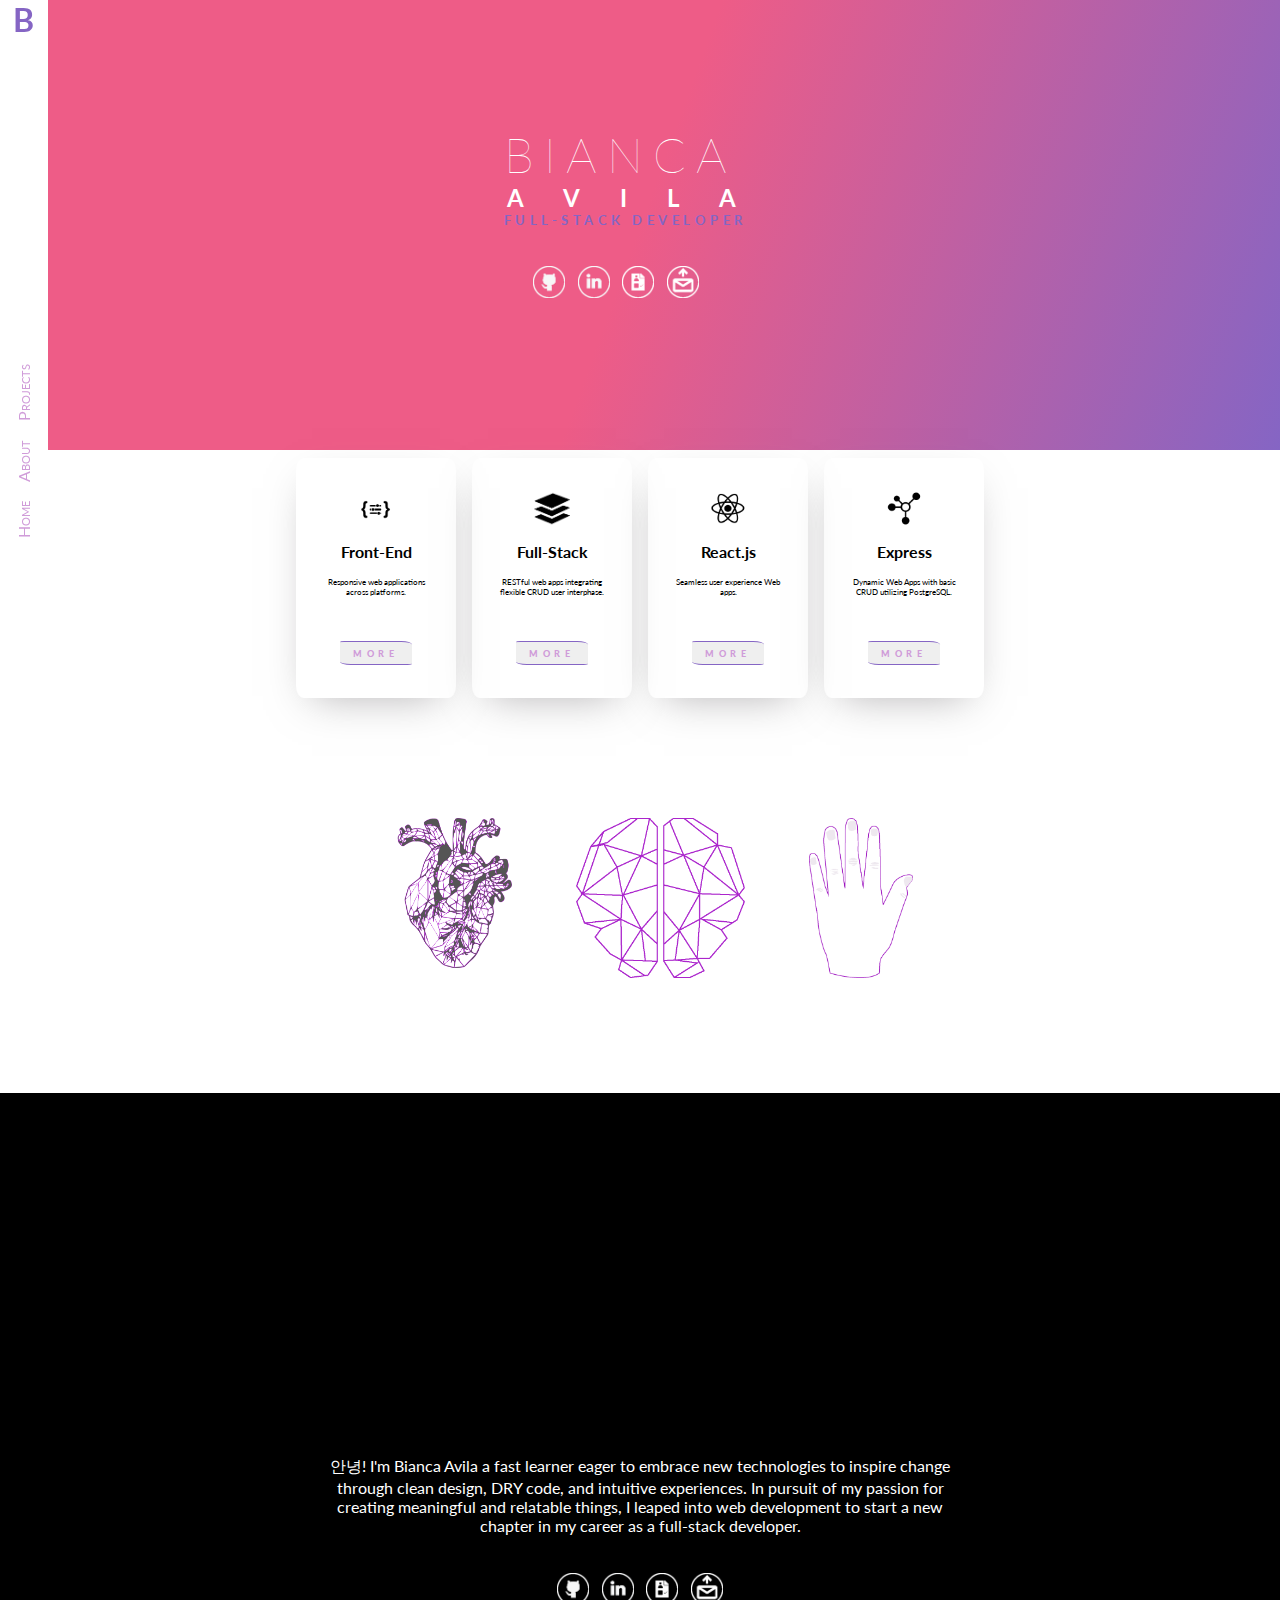
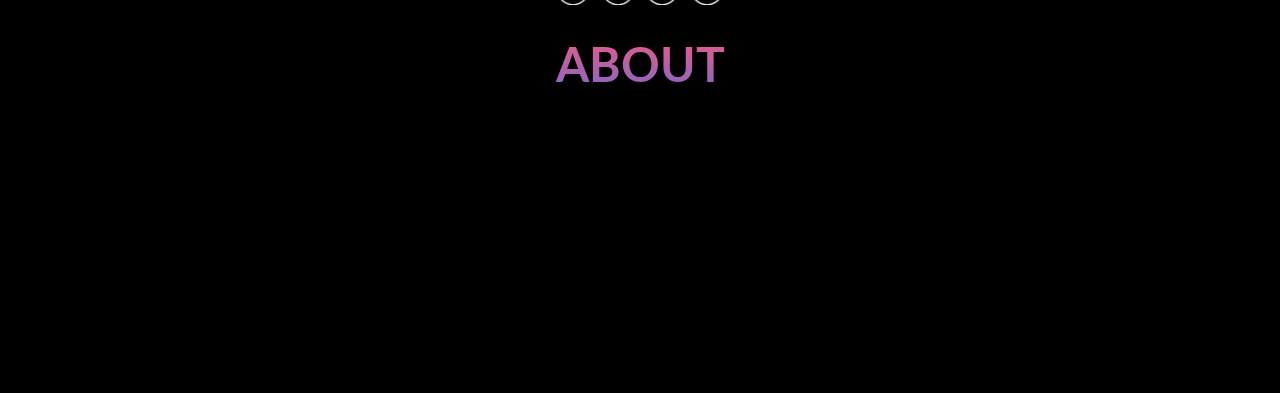
==== index.html @ e391f801 "photo link" ====
<!DOCTYPE html>
<html lang="en">

<head>
    <meta name="viewport" content="width=device-width, initial-scale=1.0">
    <link rel="stylesheet" href="style.css">
    <link href="https://fonts.googleapis.com/css?family=Lato" rel="stylesheet">
    <script src="https://code.jquery.com/jquery-3.2.1.min.js" integrity="sha256-hwg4gsxgFZhOsEEamdOYGBf13FyQuiTwlAQgxVSNgt4=" crossorigin="anonymous"></script>
    <script src="main.js" type="text/javascript"></script>
    <title>Bianca Avila</title>
</head>

<body>
    <div class="container">
        <nav>
            <ul>
                <li>
                    <a href="#main">home</a>
                </li>
                <li>
                    <a href="#about">about</a>
                </li>
                <li>
                    <a href="#skills">projects</a>
                </li>
            </ul>
            <h1>B</h1>
        </nav>
        <!-- mobile nav -->
        <div id="topNav" class="navbar">
            <!-- open close icon -->
            <div class="icon">
                <div class="bar1"></div>
                <div class="bar2"></div>
                <div class="bar3"></div>
            </div>
            <!-- add search -->
            <!-- inner nav that appear  on click -->
            <div id="innerNav" class="inner-nav">
                <div class="social-icons">
                    <div class="a"><a href="https://github.com/bavilari93?tab=repositories" target="_blank"><img src="./img/github-social-media.png" alt=""></a></div>
                    <div class="a"><a href="https://www.linkedin.com/in/avilabianca/" target="_blank"> <img src="./img/linkedin-social-media.png" alt=""></a></div>
                    <div class="a"><a href="./docs/resume_bianca_avila.pdf" target="_blank"> <img src="./img/cv-social-media.png" alt=""></a></div>
                    <div class="a"><a href="mailto:biancasar93@gmail.com"> <img src="./img/email-social-media.png" alt=""></a></div>
                </div>
                <div class="side-nav">
                    <div class="content">
                        <a href="#about">About</a>
                        <a href="#skills">Skills</a>
                        <a href="#front-end">Projects</a>
                    </div>
                    <div class="nav-email"><h1>biancasar93@gmail.com</h1>
                    </div>
                </div>
            </div>
        </div>
        <!-- main content -->
        <div id="mainWrap" class="wrap">
            <section id="main">
                <div class="title">
                    <h1>Bianca</h1>
                    <h2>avila</h2>
                    <h4>full-stack Developer</h4>
                    <div class="contact">
                        <div class="icon-social">
                            <a href="https://github.com/bavilari93?tab=repositories" target=""><img src="./img/github-social-media.png" alt=""></a>
                            <a href="https://www.linkedin.com/in/avilabianca/" target=""> <img src="./img/linkedin-social-media.png" alt=""></a>
                            <a href="./docs/resume_bianca_avila.pdf" target=""> <img src="./img/cv-social-media.png" alt=""></a>
                            <a href="mailto:biancasar93@gmail.com"> <img src="./img/email-social-media.png" alt=""></a>
                        </div>
                    </div>
                </div>
            </section>
            <section class="projects">
                <div class="project front-end">
                    <img src="./icon/front-end.png">
                    <h1>Front-End </h1>
                    <p>Responsive web applications across platforms.</p>
                    <button class="button-project" value="front-end">More</button>
                </div>
                <div class="project full-stack"><img src="./icon/full_stack.png"><h1>Full-Stack</h1>
                    <p>RESTful web apps integrating flexible CRUD user interphase.</p>
                    <button class="button-project" value="full-stack">More</button></div>
                <div class="project react"><img src="./icon/react-native.png">
                    <h1>React.js</h1>
                    <p>Seamless user experience Web apps.</p>
                    <button class="button-project" value="react">More</button></div>
                <div class="project express"><img src="./icon/node.png">
                    <h1>Express</h1>
                    <p>Dynamic Web Apps with basic CRUD utilizing PostgreSQL.</p>
                    <button class="button-project" value="express">More</button></div>
                
            </section>
            <!-- skills section  -->
            <section id="skills">
                <div><img src="./Skills/heart_full.png" alt="heart"><span class="skill"><p>LOVE</p></span></div>
                <div><img src="./Skills/brain_full.png" alt="brain"><span class="skill"><p>CORE</p></span></div>
                <div><img src="./Skills/hand_full.png" alt="hand"><span class="skill"><p>SKILLS</p></span></div>
            </section>
          
            <section id="about">
                <p>안녕! I'm Bianca Avila a fast learner eager to embrace new technologies to inspire change through clean design, DRY code, and intuitive experiences. In pursuit of my passion for creating meaningful and relatable things, I leaped into web development to start a new chapter in my career as a full-stack developer.</p>
                <h1>ABOUT</h1>
                <div class="icon-social">
                    <a href="https://github.com/bavilari93?tab=repositories" target=""><img src="./img/github-social-media.png" alt=""></a>
                    <a href="https://www.linkedin.com/in/avilabianca/" target=""> <img src="./img/linkedin-social-media.png" alt=""></a>
                    <a href="./docs/resume_bianca_avila.pdf" target=""> <img src="./img/cv-social-media.png" alt=""></a>
                    <a href="mailto:biancasar93@gmail.com"> <img src="./img/email-social-media.png" alt=""></a>
                </div>
            </section>
        </div>
          <!-- modal love, brain , work page -->
            <section id="heart">
                <span class="close">&times;</span>
                <div class="carousel">
                    <div class="slide"><img src="./Skills/gymnastics.png" alt=""> <h1>I love gymnastics</h1>
                    </div>
                    <div class="slide"><img src="./Skills/music.png" alt=""> <h1>I love music</h1>
                    </div>
                    <div class="slide"><img src="./Skills/photo.png" alt=""> <h1>I love photography</h1>
                    </div>
                    <div class="slide"><img src="./Skills/languages.png" alt=""> <h1>I love learning new languages</h1>
                    </div>
                    <div class="slide"><img src="./Skills/learn.png" alt=""> <h1>I love learning</h1>
                    </div>
                    <div class="slide"><img src="./Skills/movies.png" alt=""> <h1>I love<br/>binge-watching</h1>
                    </div>
                    <div class="slide"><img src="./Skills/travel.png" alt=""> <h1>I love discovering places</h1>
                    </div>
                    <div class="slide"><img src="./Skills/family.png" alt=""> <h1>I love my family</h1>
                    </div>
                    <div class="slide"><img src="./Skills/technologies.png" alt=""> <h1>I love technology</h1>
                    </div>
                </div>
                <div class="carousel-button">
                    <button class="prev"> &#10094;</button>
                    <button class="next">&#10095;</button>
                </div>
            </section>
            <section id="brain">
                <span class="close">&times;</span>
                <img src="./Skills/brain_full.png" alt="">
                <span class="side-text-core">
                    <h1>core info</h1>
                    <p>Catracha passionate about new media, learning new technologies and eager to bring designs to life with code. I specialize in a multidisciplinary approach by incorporating my background in marketing and communications into development. 
                    <br/><br/>
                    I studied Marketing in Honduras and then mastered in communications in NYC. During this period I started immersing into front-end development which turned out to be the most gratifying little victories and a journey of discoveries.
                    <br/>  <br/>In pursuit of my passion for creating meaningful and relatable things, I leaped into web development to start a new chapter in my career by enrolling at General Assembly, where I gain the full stack core. 
                    <br/><br/>Since then I've been participating as a scholar in south korea whilst furthering my skills as a developer through freelance and self-study. </p>
            <div class="icon-social">
                <a href="https://github.com/bavilari93?tab=repositories" target=""><img src="./img/github-social-media.png" alt=""></a>
                <a href="https://www.linkedin.com/in/avilabianca/" target=""> <img src="./img/linkedin-social-media.png" alt=""></a>
                <a href="./docs/resume_bianca_avila.pdf" target=""> <img src="./img/cv-social-media.png" alt=""></a>
                <a href="mailto:biancasar93@gmail.com"> <img src="./img/email-social-media.png" alt=""></a>
            </div>
                    </span>
            </section>
            <section id="hand">
                <span class="close">&times;</span>
                <p>*Hover or click to discover my skills*</p>
                <div class="square">
                    <a href="#"><img src="./icon/html5.png" alt="html5"></a>
                    <a href="#"><img src="./icon/ruby.png" alt="ruby"></a>
                    <a href="#"><img src="./icon/javascript.png" alt="node.js"></a>
                    <a href="#"><img src="./icon/react-native.png" alt="react native"></a>
                    <h1>FRONT END</h1>
                    
                </div>
                <div class="square">
                    <a href="#"><img src="./icon/psql.png" alt="psql"></a>
                    <a href="#"><img src="./icon/rails.png" alt="ruby on rails"></a>
                    <a href="#"><img src="./icon/nodejs.png" alt="node.js"></a>
                    <h1>BACK END</h1>
                </div>
                <div class="square">
                    <a href="#"><img src="./icon/dreamweaver.png" alt="dreamweaver"></a>
                    <a href="#"><img src="./icon/illustrator.png" alt="illustrator"></a>
                    <a href="#"><img src="./icon/Photoshop.png" alt="photoshop"></a>
                    <a href="#"><img src="./icon/indesign.png" alt="indesign"></a>
                    <h1>GRAPHIC DESIGN</h1>
                </div>
                <div class="square">
                    <a href="#"><img src="./icon/socialmedia.png" alt="social media management"></a>
                    <a href="#"><img src="./icon/pr.png" alt="public relations"></a>
                    <h1>MARKETING</h1>
                </div>
            </section>
        <!-- modal project section -->
                <!-- front end modal -->
                <section id="front-end">
                    <span class="close">&times;</span>
                    <section class="projects">
                        <div class="project">
                            <img src="./project-img/Habitat_Pro.jpg" alt="">
                            <div class="icon-container">
                                <a href="http://www.habitatpro.org/" target="_blank_blank" > <img class="icon" src="./img/web.png"></a>
                            </div>
                        </div>
                        <div class="project ">
                            <img src="./project-img/arquitecture.png" alt="">
                            <div class="icon-container">
                                <a href="https://bavilari93.github.io/architecture-form/main.html" target="_blank"> <img class="icon" src="./img/web.png"></a>
                                <a href="https://github.com/bavilari93/architecture-form" target="_blank"> <img class="icon" src="./img/github-social-media.png"></a>
                            </div>
                        </div>
                        <div class="project">
                            <img src="./project-img/nomadic.png" alt="">
                            <div class="icon-container">
                                <a href="file:///Users/frank/Desktop/Responsiness/travel-template/index.html" target="_blank"> <img class="icon" src="./img/web.png"></a>
                                <a href="https://github.com/bavilari93/travel-template" target="_blankblank"> <img class="icon" src="./img/github-social-media.png"></a>
                            </div>
                        </div>
                        <div class="project">
                            <img src="./project-img/mail-flex-front-end.png" alt="">
                            <div class="icon-container">
                                <a href="https://bavilari93.github.io/mail-flex/index.html" target="_blank"> <img class="icon" src="./img/web.png"></a>
                                <a href="https://github.com/bavilari93/mail-flex" target="_blank"> <img class="icon" src="./img/github-social-media.png"></a>
                            </div>
                        </div>
                        <div class="project">
                            <img src="./project-img/passion-front-end.png" alt="">
                            <div class="icon-container">
                                <a href="https://bavilari93.github.io/passion-responsive/main.html" target="_blank"> <img class="icon" src="./img/web.png"></a>
                                <a href="https://github.com/bavilari93/passion-responsive-" target="_blank"> <img class="icon" src="./img/github-social-media.png"></a>
                            </div>
                        </div>
                        <div class="project">
                            <img src="./project-img/lookbook.png" alt="">
                            <div class="icon-container">
                                <a href="https://bavilari93.github.io/lookbook/" target="_blank"> <img class="icon" src="./img/web.png"></a>
                                <a href="https://github.com/bavilari93/lookbook" target="_blank"> <img class="icon" src="./img/github-social-media.png"></a>
                            </div>
                        </div>
                        <div class="project">
                            <img src="./project-img/minimal-flex.png" alt="">
                            <div class="icon-container">
                                <a href="https://bavilari93.github.io/minima-flex/main.html" target="_blank"> <img class="icon" src="./img/web.png"></a>
                                <a href="https://github.com/bavilari93/minima-flex" target="_blank"> <img class="icon" src="./img/github-social-media.png"></a>
                            </div>
                        </div>
                        <div class="project">
                            <img src="./project-img/responsive-template.png" alt="">
                            <div class="icon-container">
                                <a href="https://bavilari93.github.io/responsive-web-template/main.html" target="_blank"> <img class="icon" src="./img/web.png"></a>
                                <a href="https://github.com/bavilari93/responsive-web-template" target="_blankblank"> <img class="icon" src="./img/github-social-media.png"></a>
                            </div>
                        </div>
                    </section>
                </section>
                <!-- full stack modal -->
                <section id="full-stack">
                    <span class="close">&times;</span>
                    <section class="projects">
                        <div class="project">
                            <img src="./project-img/wanderer.png" alt="">
                            <p>
                                Restful traveling app that integrates a flexible CRUD user interphase to provide a relevant information regarding travel destination from API's.<br>
                                <br>
                                Technologies:
                                JavaScript, Postgresql, Node.js and Express.js</p>
                            <div class="icon-container">
                                <a href="https://gorgeous-voyageurs-44388.herokuapp.com/" target="_blank"> <img class="icon" src="./img/web.png"></a>
                                <a href="https://git.generalassemb.ly/bavilari93/Project-2" target="_blankblank"> <img class="icon" src="./img/github-social-media.png"></a>
                            </div>
                        </div>
                        <div class="project">
                            <img src="./project-img/barkbook.png" alt="">
                            <p>
                                Ruby on Rails dynamic web app with full CRUD utilizing a friend relationship database with sql allowing the user to see friends profile and comment on their events and saved locations
                                <br>
                                <br>
                                Technologies:
                                Ruby, Ruby on Rails and Sql</p>
                            <div class="icon-container">
                                <a href="https://git.generalassemb.ly/proj3/rails_app" target="_blankblank"> <img class="icon" src="./img/github-social-media.png"></a>
                            </div>
                        </div>
                        <div class="project">
                            <img src="./project-img/apetit.png" alt="">
                            <p>
                                Full-Stack React.js application featuring CRUD user interface with authentication.The web app premise is to suggest most voted restaurants nearby to the user's location.
                                <br>
                                <br>
                                Technologies:
                                React.js,node.js and express.js </p>
                            <div class="icon-container">
                                <a href="https://github.com/bavilari93/Final-Project-GA" target="_blankblank"> <img class="icon" src="./img/github-social-media.png"></a>
                            </div>
                        </div>
                        <div class="project">
                            <img src="./project-img/emotracker.png" alt="">
                            <p>
                                Full-Stack express.js with the premise of tracking daily emotions and allowing the user to see them weekly, monthly through Chart.js.
                                <br>
                                <br>
                                Technologies:
                                express.js,node.js and sql </p>
                            <div class="icon-container">
                                <a href="https://github.com/bavilari93/emoTracker" target="_blankblank"> <img class="icon" src="./img/github-social-media.png"></a>
                            </div>
                        </div>
                    </section>
                </section>
                <!-- react modal -->
                <section id="react">
                    <span class="close">&times;</span>
                    <section class="projects">
                        <div class="project">
                            <img src="./project-img/apetit.png" alt="">
                            <p>
                                Full-Stack React.js application featuring CRUD user interface with authentication.The web app premise is to suggest most voted restaurants nearby to the user's location.
                                <br>
                                <br>
                                Technologies:
                                React.js,node.js and express.js </p>
                            <div class="icon-container">
                                <a href="https://github.com/bavilari93/Final-Project-GA" target="_blankblank"> <img class="icon" src="./img/github-social-media.png"></a>
                            </div>
                        </div>
                        <div class="project">
                            <img src="./project-img/React-landing-page.jpg" alt="">
                            <p>
                                Landing web page featuring an intuitive navigation framework
                                <br>
                                <br>
                                Technologies:
                                react.js </p>
                            <div class="icon-container">
                                <a href="https://github.com/bavilari93/landingPageReact" target="_blankblank"> <img class="icon" src="./img/github-social-media.png"></a>
                            </div>
                        </div>
                        <div class="project">
                            <img src="./project-img/gif.png" alt="">
                            <p>
                                Simple search application retrieving and saving information from GIF api.
                                <br>
                                <br>
                                Technologies:
                                React.js</p>
                            <div class="icon-container">
                                <a href="https://github.com/bavilari93/simpleSearchReact" target="_blankblank"> <img class="icon" src="./img/github-social-media.png"></a>
                            </div>
                        </div>
                    </section>
                </section>
                <!-- express modal -->
                <section id="express">
                    <span class="close">&times;</span>
                    <section class="projects">
                        <div class="project">
                            <img src="./project-img/wanderer.png" alt="">
                            <p>
                                Restful traveling app that integrates a flexible CRUD user interphase to provide a relevant information regarding travel destination from API's.<br>
                                <br>
                                Technologies:
                                JavaScript, Postgresql, Node.js and Express.js</p>
                            <div class="icon-container">
                                <a href="https://gorgeous-voyageurs-44388.herokuapp.com/" target="_blank"> <img class="icon" src="./img/web.png"></a>
                                <a href="https://git.generalassemb.ly/bavilari93/Project-2" target="_blankblank"> <img class="icon" src="./img/github-social-media.png"></a>
                            </div>
                        </div>
                        <div class="project">
                            <img src="./project-img/emotracker.png" alt="">
                            <p>
                                Full-Stack express.js with the premise of tracking daily emotions and allowing the user to see them weekly, and monthly throught a dependency called chart.js to display the emotions that tha user have picked the most.
                                <br>
                                <br>
                                Technologies:
                                express.js,node.js and sql </p>
                            <div class="icon-container">
                                <a href="https://github.com/bavilari93/emoTracker" target="_blankblank"> <img class="icon" src="./img/github-social-media.png"></a>
                            </div>
                        </div>
                    </section>
                </section>
    </div>
</body>

</html>
---- style.css ----
html {
  scroll-behavior: smooth; }

html,
* {
  margin: 0px;
  padding: 0px;
  border: 0px;
  font-family: 'Lato', sans-serif; }

.container {
  display: flex;
  justify-content: center;
  align-items: center;
  flex-wrap: wrap;
  flex-direction: column; }

#mainWrap {
  display: flex;
  justify-content: center;
  align-items: center;
  flex-wrap: wrap;
  flex-direction: column; }
  #mainWrap .contact {
    margin-left: -3rem; }

section {
  display: flex;
  justify-content: center;
  align-items: center;
  flex-wrap: wrap; }

a {
  text-decoration: none; }

/* --------nav section ------------------ */
nav {
  width: 3rem;
  height: 100vh;
  background: #fff;
  display: flex;
  justify-content: center;
  align-items: center;
  flex-wrap: wrap;
  transform: rotate(180deg);
  position: fixed;
  top: 0rem;
  left: 0rem; }
  nav h1 {
    transform: rotate(180deg);
    position: absolute;
    bottom: 0;
    color: #8565c4; }
  nav ul {
    list-style-type: none;
    margin: 0;
    padding: 0; }
  nav li {
    display: block;
    margin: 1rem; }
  nav a {
    color: #d09cd9;
    text-transform: capitalize;
    font-variant: small-caps;
    -webkit-writing-mode: vertical-lr;
    -ms-writing-mode: tb-lr;
    writing-mode: vertical-lr;
    text-orientation: sideways; }
    nav a:hover {
      color: #8565c4; }

/*mobile nav*/
#topNav {
  display: none; }

/* --------social icons  ------------------ */
.icon-social {
  display: flex;
  justify-content: center;
  flex-direction: row;
  text-align: center;
  margin-top: 2rem;
  height: 4rem;
  width: 100%; }
  .icon-social img {
    max-width: 2rem;
    margin: .4rem; }
    .icon-social img:hover {
      filter: invert(79%); }

/* --------media query for nav bar  ------------------ */
@media screen and (max-width: 480px) {
  nav {
    display: none; }

  /*top nav */
  #topNav {
    display: block;
    position: fixed;
    overflow: hidden;
    top: 0px;
    left: 0px; }
    #topNav a {
      text-decoration: none; }

  .navbar.responsive {
    background-color: #000;
    width: 100%;
    height: 100vh; }

  .navbar.responsive .bar1 {
    background: #FFF; }

  .navbar.responsive .bar3 {
    background: #FFF; }

  /*nav icon  open close*/
  .icon {
    margin: 1rem;
    margin-top: 2rem;
    margin-left: 1.7rem;
    display: block; }

  .bar1,
  .bar2,
  .bar3 {
    width: 30px;
    height: 2px;
    background: #000;
    margin: 6px 0;
    transition: 0.4s; }

  /*bar change when click */
  .change .bar1 {
    -webkit-transform: rotate(-20deg) translate(-9px, 6px);
    transform: rotate(-40deg) translate(-2px, 6px); }

  .change .bar2 {
    opacity: 0; }

  .change .bar3 {
    -webkit-transform: rotate(45deg) translate(-8px, -8px);
    transform: rotate(40deg) translate(-5px, -8px); }

  /*nav bar toogle chem click*/
  #innerNav {
    display: none;
    position: fixed;
    z-index: 10;
    top: 0;
    left: 0;
    background-color: black; }

  .inner-nav {
    margin-top: 3rem;
    width: 100%;
    height: 100vh; }

  .social-icons {
    width: 2.5rem;
    margin-left: 1rem;
    margin-top: 1rem; }
    .social-icons img {
      max-width: 3.5rem; }
    .social-icons .a {
      margin-top: 1rem; }
    .social-icons .project-detail {
      height: 30rem; }

  /* nav bar navegation content*/
  .side-nav {
    display: flex;
    flex-direction: column; }

  .content {
    margin-left: -2.5rem;
    margin-top: 2rem;
    width: 100vw;
    height: 65vh;
    display: flex;
    flex-direction: column;
    align-items: center;
    padding-top: 2rem; }

  .content a {
    color: #FFF;
    margin-top: 1rem;
    text-transform: uppercase; }

  .nav-email {
    width: 81vw;
    color: white;
    font-size: .5rem;
    text-align: center; }

  div.project {
    margin-top: 2rem;
    width: 40%; }

  #modalTopNav {
    display: none; }

  div .modal-container {
    height: 20rem;
    background-color: white;
    position: relative;
    overflow: auto;
    width: 80%;
    height: 25rem;
    margin: 20% auto;
    padding: 20px;
    border-style: solid black .2rem;
    width: 80%; }

  .modal-container a {
    margin-top: 20px;
    align-self: center;
    color: black; }

  .close {
    margin-right: 10% !important;
    font-size: 5rem !important; }

  div.container.portafolio {
    margin-bottom: 5rem; }

  embed {
    width: 200px; } }
/* --------main section ------------------ */
#main {
  height: 50vh;
  width: 100vw;
  background: linear-gradient(110deg, #ee5c87, #ee5c87, #8565c4);
  color: white;
  text-transform: uppercase; }

.title h1 {
  font-size: 3rem;
  font-weight: lighter;
  letter-spacing: 10px; }
.title h2 {
  letter-spacing: 40px;
  margin-left: .2rem; }
.title h4 {
  font-size: .8rem;
  letter-spacing: 4.5px;
  color: #8565c4; }

/* --------projects section ------------------ */
.projects {
  height: auto;
  weight: 100vw;
  display: flex;
  justify-content: center;
  align-items: center;
  flex-wrap: wrap;
  flex-direction: block;
  left: 1.5rem;
  margin-bottom: 5rem; }

.project {
  display: flex;
  justify-content: center;
  align-items: center;
  flex-wrap: wrap;
  flex-direction: column;
  margin: .5rem;
  width: 10rem;
  height: 15rem;
  border-radius: 5%;
  -webkit-box-shadow: 0px 14px 40px -16px rgba(133, 130, 133, 0.64);
  -moz-box-shadow: 0px 14px 40px -16px rgba(133, 130, 133, 0.64);
  box-shadow: 0px 14px 40px -16px rgba(133, 130, 133, 0.64);
  font-size: .5rem; }
  .project img {
    max-width: 2.2rem; }
  .project h1 {
    margin: 1rem; }
  .project p {
    width: 70%;
    height: 10%;
    text-align: center; }
  .project button {
    margin-top: 2.5rem;
    border-radius: 6% 15%;
    border-top: solid .04rem #8565c4;
    border-bottom: solid 0.04rem #8565c4;
    text-transform: uppercase;
    height: 1.5rem;
    width: 4.5rem;
    font-size: xx-small;
    letter-spacing: .3rem;
    font-weight: 900;
    color: #d09cd9; }
    .project button:hover {
      cursor: pointer;
      transform: scale(1.03);
      color: #8565c4;
      box-shadow: 2px 9px 18px -7px #9e65c438; }
    .project button:focus {
      outline: none; }
  .project:hover {
    box-shadow: 0px 14px 43px -1px rgba(133, 130, 133, 0.5); }

/* --------skill section ------------------ */
#skills {
  height: auto;
  width: 100vw;
  display: flex;
  justify-content: center;
  align-items: center;
  flex-wrap: wrap;
  flex-direction: block; }
  #skills div {
    position: relative; }
    #skills div:hover .skill {
      display: block; }
      #skills div:hover .skill p {
        animation: slide-up-text .2s; }
    #skills div img {
      max-height: 10rem;
      margin: 2rem;
      cursor: pointer; }
    #skills div:nth-child(2) span {
      left: 35%; }
    #skills div:nth-child(3) span {
      left: 25%; }

.skill {
  display: none;
  text-align: center;
  position: absolute;
  top: 50%;
  left: 40%;
  border-radius: 10%;
  height: 1.5rem;
  width: 4rem;
  background: #383838;
  overflow: hidden;
  color: white;
  cursor: pointer; }
  .skill p {
    margin-top: 0rem;
    display: absolute; }

/* --------skill slider section ------------------ */
#front-end .projects,
#full-stack .projects,
#react .projects,
#express .projects {
  width: 100%;
  margin-top: 5rem; }
  #front-end .projects .project,
  #full-stack .projects .project,
  #react .projects .project,
  #express .projects .project {
    position: relative;
    color: black;
    height: 25rem;
    padding-bottom: 2rem;
    overflow: hidden;
    margin: .5rem;
    width: 60%; }
    #front-end .projects .project img,
    #full-stack .projects .project img,
    #react .projects .project img,
    #express .projects .project img {
      max-width: 80%; }
    #front-end .projects .project p,
    #full-stack .projects .project p,
    #react .projects .project p,
    #express .projects .project p {
      margin-top: 1rem;
      text-align: center;
      font-weight: bolder;
      letter-spacing: .1rem; }
    #front-end .projects .project .icon-container,
    #full-stack .projects .project .icon-container,
    #react .projects .project .icon-container,
    #express .projects .project .icon-container {
      display: flex;
      justify-content: center;
      align-items: center;
      flex-wrap: wrap;
      flex-direction: row;
      height: 1rem;
      margin-top: 1rem;
      position: absolute;
      top: 0;
      right: 0;
      cursor: pointer; }
      #front-end .projects .project .icon-container img,
      #full-stack .projects .project .icon-container img,
      #react .projects .project .icon-container img,
      #express .projects .project .icon-container img {
        filter: invert(79%);
        margin: .5rem;
        width: 1.7rem; }
        #front-end .projects .project .icon-container img:hover,
        #full-stack .projects .project .icon-container img:hover,
        #react .projects .project .icon-container img:hover,
        #express .projects .project .icon-container img:hover {
          background: black;
          border-radius: 100%;
          filter: invert(0%); }

/* --------heart slider section ------------------ */
#heart,
#brain,
#hand,
#front-end,
#full-stack,
#react,
#express {
  display: flex;
  justify-content: center;
  align-items: center;
  flex-wrap: wrap;
  flex-direction: column;
  position: fixed;
  z-index: 1;
  background: white;
  color: white;
  top: 0;
  left: 0;
  width: 0%;
  height: 100%;
  overflow: auto;
  overflow-x: hidden;
  transition: 0.5s; }

.close {
  color: #8565c4;
  position: absolute;
  cursor: pointer;
  display: block;
  top: 1%;
  right: 2%;
  font-size: 4rem;
  font-weight: lighter;
  z-index: 1; }
  .close:hover {
    font-size: 4.2rem;
    color: #ee5c87; }

/* --------heart skill section ------------------ */
/*card slider*/
.carousel {
  display: flex;
  align-items: center;
  justify-content: center;
  position: relative; }
  .carousel .slide {
    display: flex;
    justify-content: center;
    align-items: center;
    flex-wrap: wrap;
    flex-direction: column;
    height: 20rem;
    width: 12rem;
    position: relative;
    z-index: 1;
    text-align: center;
    -webkit-transform: scale(0.6) translateY(-2rem);
    transform: scale(0.6) translateY(-2rem);
    opacity: 0;
    cursor: pointer;
    pointer-events: none;
    color: #ee5c87;
    transition: 1s; }
    .carousel .slide img {
      height: 5rem;
      width: auto;
      margin-bottom: 2rem; }
    .carousel .slide h1 {
      display: none; }
    .carousel .slide.active {
      z-index: 3;
      -webkit-transform: scale(1) translateY(0) translateX(0);
      transform: scale(1) translateY(0) translateX(0);
      opacity: 1;
      pointer-events: auto;
      transition: 1s; }
      .carousel .slide.active h1 {
        display: block;
        text-transform: uppercase;
        font-variant-caps: all-small-caps;
        font-weight: lighter;
        letter-spacing: 1px; }
      .carousel .slide.active:hover {
        transform: scale(1.1); }
    .carousel .slide.prev, .carousel .slide.next {
      z-index: 2;
      -webkit-transform: scale(0.8) translateY(-1rem) translateX(0);
      transform: scale(0.8) translateY(-1rem) translateX(0);
      opacity: 0.6;
      pointer-events: auto;
      transition: 1s; }
    .carousel .slide::after {
      content: '';
      position: absolute;
      height: 2px;
      width: 100%;
      border-radius: 100%;
      background-color: rgba(0, 0, 0, 0.3);
      bottom: -5rem;
      -webkit-filter: blur(4px);
      filter: blur(4px); }

.carousel-button button {
  color: #8565c4;
  font-size: x-large;
  margin: 2rem;
  cursor: pointer; }
  .carousel-button button:hover {
    color: #ee5c87;
    font-size: xx-large; }
  .carousel-button button:focus {
    outline: 0; }

/*-----------brain section ----------------*/
#brain {
  background: black;
  flex-direction: row;
  color: white; }
  #brain img {
    max-width: 30%;
    margin: auto; }
  #brain .side-text-core {
    width: 50%;
    padding: 2rem;
    margin-top: 15rem; }
    #brain .side-text-core h1 {
      text-transform: uppercase;
      text-align: center;
      color: #8565c4; }
    #brain .side-text-core p {
      margin-top: 2rem;
      text-align: center;
      letter-spacing: 1px; }

/*-----------hand  section ----------------*/
#hand {
  color: black; }
  #hand p {
    font-size: .9rem;
    color: grey; }

.square {
  height: 6rem;
  width: 6rem;
  text-align: center;
  position: relative;
  margin-top: 4rem; }
  .square h1 {
    cursor: pointer;
    text-transform: uppercase;
    font-weight: 200;
    font-size: 1.5rem; }
  .square:hover h1 {
    display: none; }
  .square:hover a {
    display: inline; }
    .square:hover a:nth-child(1) {
      animation: .3s ease-out 0s icon; }
    .square:hover a:nth-child(2) {
      animation: .3s ease-out 0s iconTwo; }
    .square:hover a:nth-child(3) {
      animation: .3s ease-out 0s iconThree; }
    .square:hover a:nth-child(4) {
      animation: .3s ease-out 0s iconFour; }
  .square:hover:before {
    display: block;
    animation: .3s ease-out 0s 1 resize; }
  .square:before {
    height: 9rem;
    width: 9rem;
    content: '';
    display: none;
    position: absolute;
    border: solid .01rem #d09cd9;
    transform: rotate(50deg);
    z-index: -1;
    box-shadow: 5px 5px 5px #aaaaaa;
    margin-left: -1.4rem;
    margin-top: -1.4rem; }
  .square a {
    display: none;
    position: absolute;
    cursor: pointer; }
    .square a:nth-child(1) {
      top: 0px;
      left: 0px; }
    .square a:nth-child(2) {
      top: 0px;
      right: 0px; }
    .square a:nth-child(3) {
      bottom: 0px;
      left: 0px; }
    .square a:nth-child(4) {
      bottom: 0px;
      right: 0px; }
  .square img {
    height: auto;
    max-width: 1.5rem; }

/* --------about section ------------------ */
#about {
  display: flex;
  justify-content: center;
  align-items: center;
  flex-wrap: wrap;
  flex-direction: column;
  height: 100vh;
  width: 100vw;
  margin-top: 5rem;
  background: black;
  color: white; }
  #about span {
    width: 50%; }
  #about p {
    width: 50%;
    text-align: center; }
  #about h1 {
    background: -webkit-linear-gradient(#ee5c87, #8565c4);
    -webkit-background-clip: text;
    -webkit-text-fill-color: transparent;
    position: absolute;
    margin-top: 15rem;
    font-weight: bolder;
    font-size: -webkit-xxx-large; }

/* --------skill animation on hover ------------------ */
@keyframes slide-up-text {
  0% {
    margin-top: -1rem; }
  40% {
    margin-top: -.7rem; }
  80% {
    margin-top: -.4rem; }
  100% {
    margin-top: 0rem; } }
/* --------skill animation for social icon mobile nav ------------------ */
@keyframes social {
  0% {
    width: 0rem; }
  20% {
    width: 2rem; }
  40% {
    width: 4rem; }
  60% {
    width: 6rem; }
  80% {
    width: 8rem; }
  100% {
    width: 10rem; } }
/* --------hand animation for work ------------------ */
@keyframes resize {
  0% {
    transform: scale(0) rotate(50deg); }
  100% {
    transform: scale(1) rotate(50deg); } }
@keyframes icon {
  0% {
    transform: translate3d(-60px, -60px, 0); }
  100% {
    transform: translate3d(0px, 0px, 0); } }
@keyframes iconTwo {
  0% {
    transform: translate3d(60px, -60px, 0); }
  100% {
    transform: translate3d(0px, 0px, 0); } }
@keyframes iconThree {
  0% {
    transform: translate3d(-60px, 60px, 0); }
  100% {
    transform: translate3d(0px, 0px, 0); } }
@keyframes iconFour {
  0% {
    transform: translate3d(60px, 60px, 0); }
  100% {
    transform: translate3d(0px, 0px, 0); } }

/*# sourceMappingURL=style.css.map */
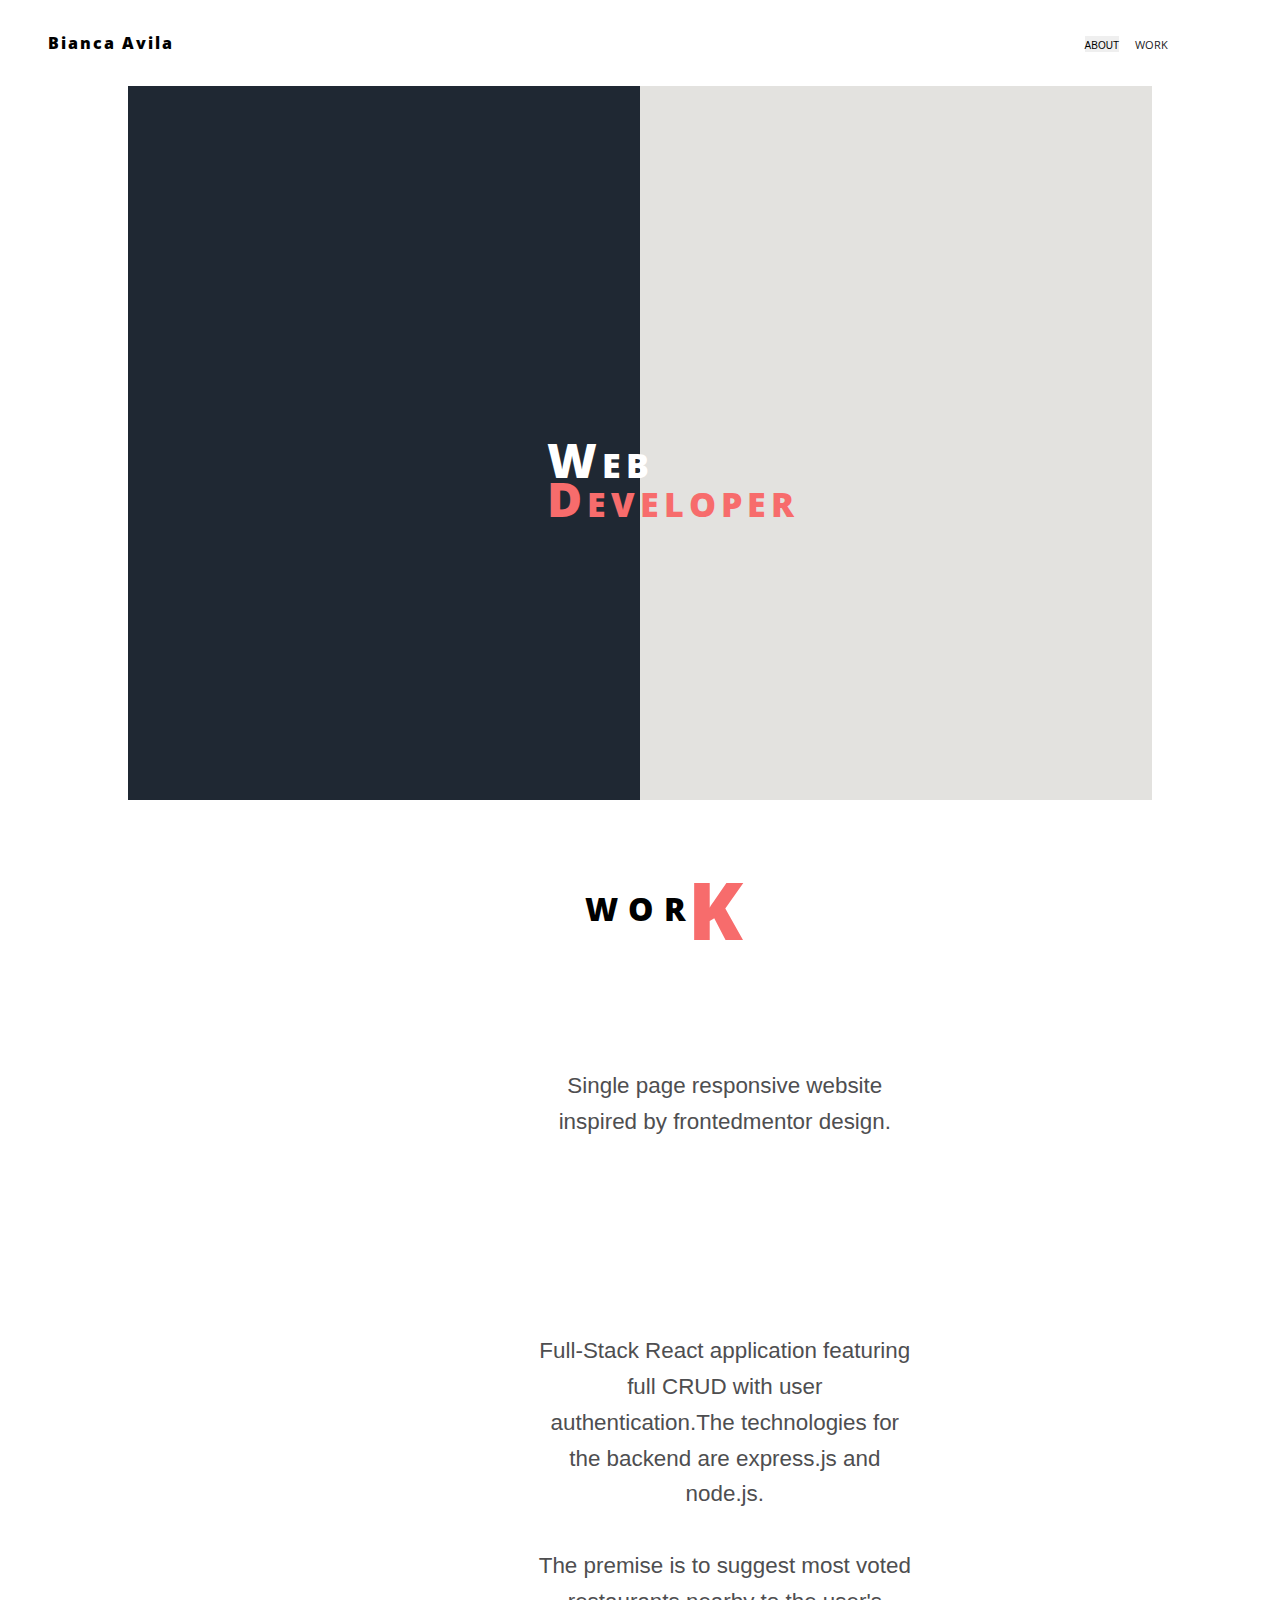
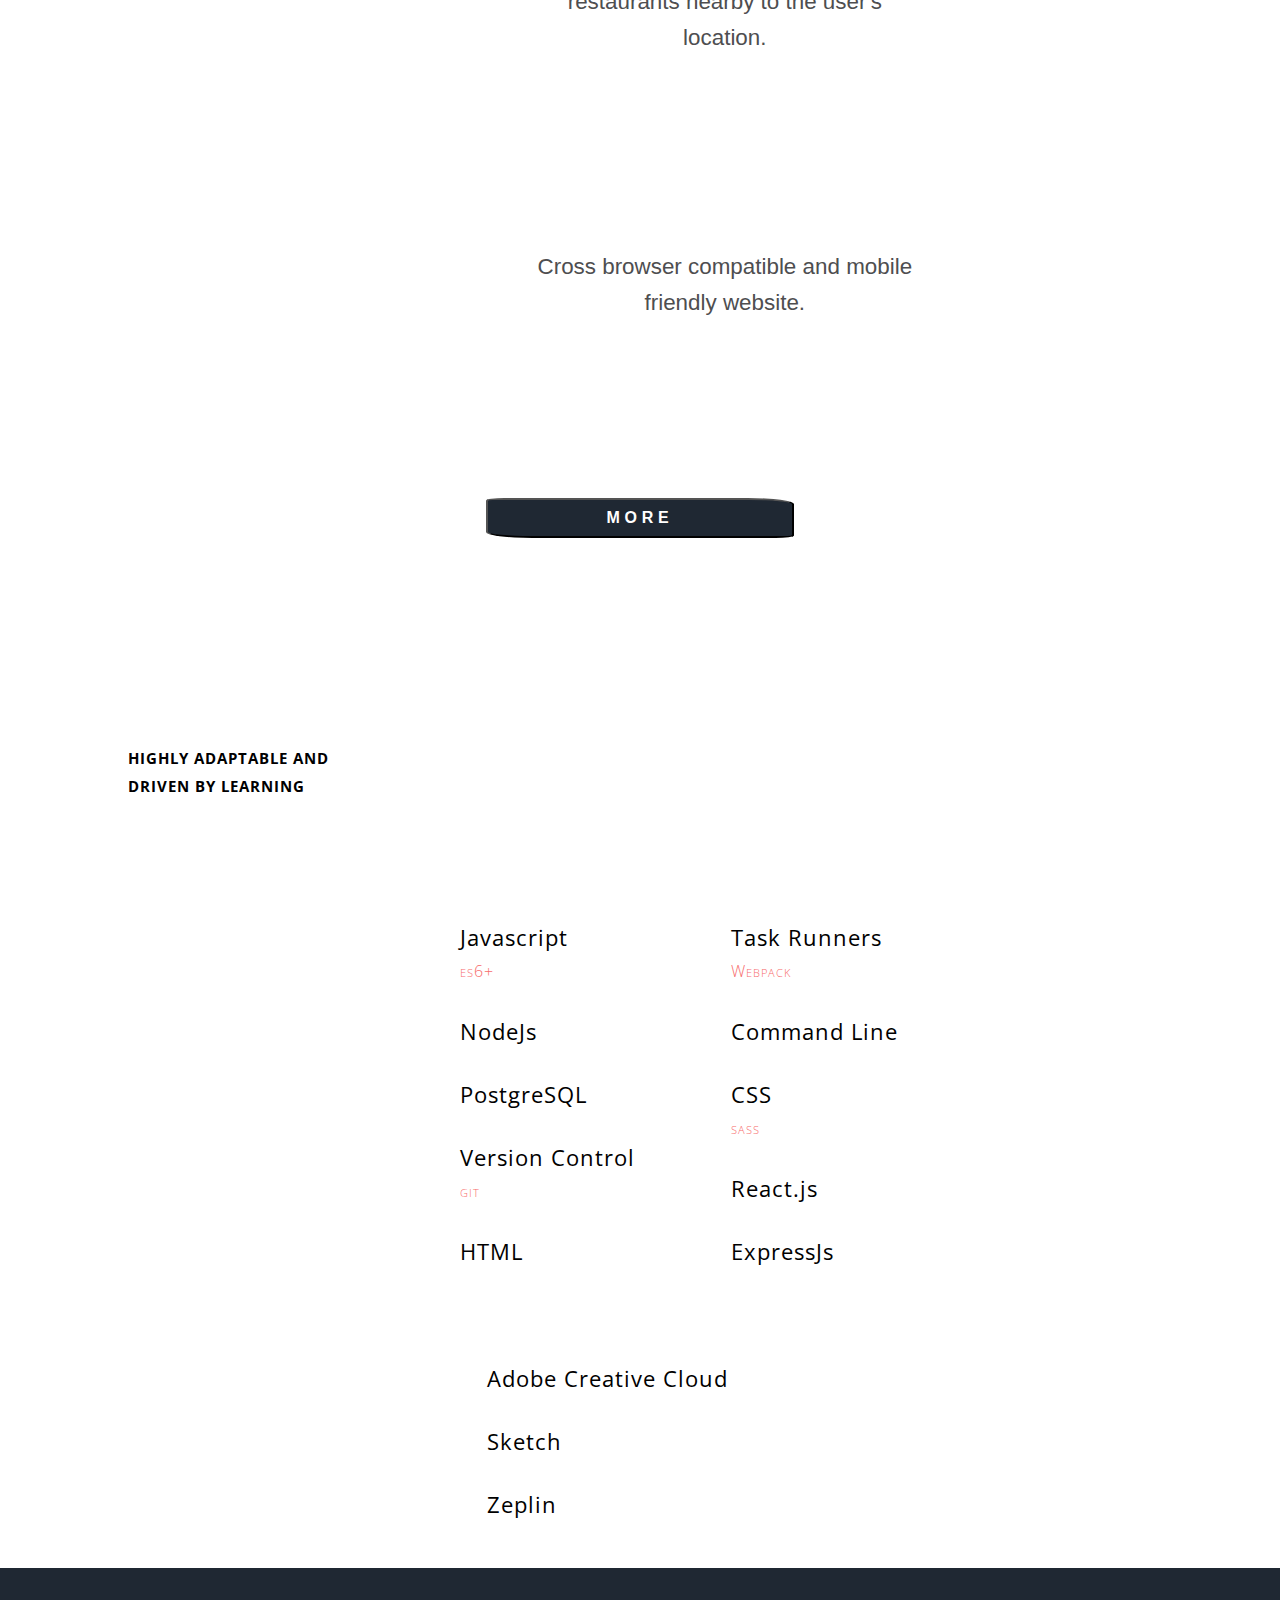
==== commit a05d7980: "revamp 2019" ====
--- a/index.html
+++ b/index.html
@@ -2,9 +2,12 @@
 <html lang="en">
 
 <head>
-    <meta name="viewport" content="width=device-width, initial-scale=1.0">
-    <link rel="stylesheet" href="style.css">
-    <link href="https://fonts.googleapis.com/css?family=Lato" rel="stylesheet">
+    <meta charset="UTF-8">
+    <meta name="viewport" content="width=device-width, initial-scale=1">
+    <link rel="stylesheet" href="./stylesheets/main.css">
+    <link href="https://fonts.googleapis.com/css?family=Open+Sans:400,800" rel="stylesheet">
+    <link rel="stylesheet" href="https://use.fontawesome.com/releases/v5.8.1/css/all.css" integrity="sha384-50oBUHEmvpQ+1lW4y57PTFmhCaXp0ML5d60M1M7uH2+nqUivzIebhndOJK28anvf" crossorigin="anonymous">
+    <script src="float-panel.js"></script>
     <script src="https://code.jquery.com/jquery-3.2.1.min.js" integrity="sha256-hwg4gsxgFZhOsEEamdOYGBf13FyQuiTwlAQgxVSNgt4=" crossorigin="anonymous"></script>
     <script src="main.js" type="text/javascript"></script>
     <title>Bianca Avila</title>
@@ -12,367 +15,230 @@
 
 <body>
     <div class="container">
-        <nav>
-            <ul>
-                <li>
-                    <a href="#main">home</a>
-                </li>
-                <li>
-                    <a href="#about">about</a>
-                </li>
-                <li>
-                    <a href="#skills">projects</a>
-                </li>
-            </ul>
-            <h1>B</h1>
-        </nav>
-        <!-- mobile nav -->
-        <div id="topNav" class="navbar">
-            <!-- open close icon -->
-            <div class="icon">
-                <div class="bar1"></div>
-                <div class="bar2"></div>
-                <div class="bar3"></div>
-            </div>
-            <!-- add search -->
-            <!-- inner nav that appear  on click -->
-            <div id="innerNav" class="inner-nav">
-                <div class="social-icons">
-                    <div class="a"><a href="https://github.com/bavilari93?tab=repositories" target="_blank"><img src="./img/github-social-media.png" alt=""></a></div>
-                    <div class="a"><a href="https://www.linkedin.com/in/avilabianca/" target="_blank"> <img src="./img/linkedin-social-media.png" alt=""></a></div>
-                    <div class="a"><a href="./docs/resume_bianca_avila.pdf" target="_blank"> <img src="./img/cv-social-media.png" alt=""></a></div>
-                    <div class="a"><a href="mailto:biancasar93@gmail.com"> <img src="./img/email-social-media.png" alt=""></a></div>
+        <div id="mainWrap">
+            <!-- nav -->
+            <nav>
+                <h2>Bianca Avila</h2>
+                <section><button value="about">about</button><a href="#project">work</a><!-- mail mobile-->
+        
+            <a id="mail" href="mailto:biancasar93@gmail.com"><i class="far fa-envelope"></i></a>
+            </nav>
+            <!-- header -->
+            <header>
+                <div class="scroll">
+                    <div class="hero-text">
+                        <h3>I Build Things Online <br>
+                            <span class="txt-rotate" data-period="2000" data-rotate='[ "Design", "Experiences", "Front end", "Back end", "Code" ]'></span>
+                        </h3>
+                    </div>
+                    <h1><span>Web</span><br><span class="dev">Developer</span></h1>
                 </div>
-                <div class="side-nav">
-                    <div class="content">
-                        <a href="#about">About</a>
-                        <a href="#skills">Skills</a>
-                        <a href="#front-end">Projects</a>
+            </header>
+            <!-- project section -->
+            <div id="project">
+                <h1 class="section-header "><span>WOR</span><br><span class="dev">K</span></h1>
+                <section class="project">
+                    <img class="slideanim" src="./images/main-project/desktop-preview.jpg" alt="">
+                    <section>
+                        <p>Single page responsive website inspired by frontedmentor design.</p>
+                        <section class="side-container">
+                            <a href="https://bavilari93.github.io/fronted-3/"><i class="fas fa-columns" target="_blank"></i></a>
+                            <a href="https://github.com/bavilari93?tab=repositories" target="_blank"><i class="fab fa-github"></i></a>
+                        </section>
+                    </section>
+                </section>
+                <section class="project">
+                    <img class="slideanim" src="./images/project-img/apetit.png" alt="">
+                    <section>
+                        <p>Full-Stack React application featuring full CRUD with user authentication.The technologies for the backend are express.js and node.js. <br><br> The premise is to suggest most voted restaurants nearby to the user's location. </p>
+                        <section class="side-container">
+                            <a href="https://github.com/bavilari93/Final-Project-GA" target="_blank"><i class="fab fa-github"></i></a>
+                        </section>
+                    </section>
+                </section>
+                <section class="project">
+                    <img class="slideanim" src="./images/main-project/desktop-preview2.jpg" alt="">
+                    <section>
+                        <p>Cross browser compatible and mobile friendly website. </p>
+                        <section class="side-container">
+                            <a href="https://bavilari93.github.io/frontedmentor-2/" target="_blank"><i class="fas fa-columns"></i></a>
+                            <a href="https://github.com/bavilari93/frontedmentor-2" target="_blank"><i class="fab fa-github"></i></a>
+                        </section>
+                    </section>
+                </section>
+                <button value="modal">more</button>
+                <!-- skills -->
+                <section id="skills">
+                    <h1 class="skills-header slideanim "><span>SKI</span><br><span class="text-div">LLS.</span></h1>
+                    <p class="sub-header">highly adaptable and driven by learning</p>
+                </section>
+                <div class="skill-content">
+                    <div>
+                        <h2 class="slideanim">development</h2>
+                        <section>
+                            <ul>
+                                <li>Javascript <br><span>es6+</span></li>
+                                <li>NodeJs</li>
+                                <li>PostgreSQL</li>
+                                <li>Version Control <br> <span>git</span></li>
+                                <li>HTML</li>
+                            </ul>
+                            <ul>
+                                <li>Task Runners <br><span>Webpack</span></li>
+                                <li>Command Line</li>
+                                <li>CSS <br><span>sass</span></li>
+                                <li>React.js</li>
+                                <li>ExpressJs</li>
+                            </ul>
+                        </section>
                     </div>
-                    <div class="nav-email"><h1>biancasar93@gmail.com</h1>
+                    <div>
+                        <h2 class="slideanim">Design</h2>
+                        <section>
+                            <ul>
+                                <li>Adobe Creative Cloud</li>
+                                <li>Sketch</li>
+                                <li>Zeplin</li>
+                            </ul>
+                        </section>
                     </div>
                 </div>
+                <!-- contact -->
+                <div id="contact">
+                    <a class="slideanim" href="mailto:biancasar93@gmail.com">
+                        <h1>Let's work together</h1>
+                    </a>
+                    <section>
+                        <a href="https://github.com/bavilari93?tab=repositories"><i class="fab fa-github"></i></a><a href="https://www.linkedin.com/in/avilabianca/"><i class="fab fa-linkedin-in"></i></a><a href="http://biancavila.com/docs/resume_bianca_avila.pdf"><i class="far fa-file"></i></a><a href="mailto:biancasar93@gmail.com"><i class="far fa-envelope"></i></a>
+                    </section>
+                </div>
+            </div>
+            <!-- social icons -->
+            <section class="social">
+                <a href="https://github.com/bavilari93?tab=repositories"><i class="fab fa-github"></i></a><a href="https://www.linkedin.com/in/avilabianca/"><i class="fab fa-linkedin-in"></i></a><a href="http://biancavila.com/docs/resume_bianca_avila.pdf"><i class="far fa-file"></i></a><a href="mailto:biancasar93@gmail.com"><i class="far fa-envelope"></i></a></section>
+        </div>
+        
+     
+        <!-- modal box -->
+        <div id="modal" class="modal">
+            <span class="icon">
+                <div class="bar1"></div>
+                <div class="bar2">close</div>
+                <div class="bar3"></div>
+            </span>
+            <span id="scroll-top">
+                &#10148;</span>
+            <div class="modal-content">
+                <h1 class="section-header"><span>WOR</span><br><span class="dev">K</span></h1>
+                <section class="project">
+                    <img class="slideanim" src="./images/project-img/Habitat_Pro.jpg" alt="">
+                    <section>
+                        <p>Designed the user interphase and built home page features on Worpress</p>
+                        <section class="side-container">
+                            <a href="http://www.habitatpro.org/" target="_blank"><i class="fas fa-columns"></i></a>
+                        </section>
+                    </section>
+                </section>
+                <section class="project">
+                    <img src="./images/project-img/nomadic.png" alt="">
+                    <section>
+                        <p>Cross browser compatible and mobile friendly website enhanced by a dinamic layout.
+                            <br>
+                            <br>
+                            Technologies: JavaScript,JQuery HTML-5, CSS</p>
+                        <section class="side-container">
+                            <a href="hhttps://bavilari93.github.io/travel-template/" target="_blank"><i class="fas fa-columns"></i></a>
+                            <a href="https://github.com/bavilari93/travel-template" target="_blank"><i class="fab fa-github"></i></a>
+                        </section>
+                    </section>
+                </section>
+                <section class="project">
+                    <img src="./images/project-img/wanderer.png" alt="wanderer">
+                    <section>
+                        <p>Restful traveling app integrating a flexible CRUD user interphase to provide a relevant information regarding travel destination from API's.
+                            <br>
+                            <br>
+                            Technologies: JavaScript, Postgresql, Node.js and Express.js</p>
+                        <section class="side-container">
+                            <a href="https://gorgeous-voyageurs-44388.herokuapp.com/" target="_blank"><i class="fas fa-columns"></i></a>
+                            <a href="https://git.generalassemb.ly/bavilari93/Project-2"><i class="fab fa-github"></i></a>
+                        </section>
+                    </section>
+                </section>
+                <section class="project">
+                    <img src="./images/project-img/barkbook.png" alt="barkbook.png">
+                    <section>
+                        <p>Ruby on Rails dynamic web app with full CRUD utilizing a friend relationship database with sql allowing the user to see friends profile and comment on their events and saved locations
+                            <br>
+                            <br>
+                            Technologies: Ruby, Ruby on Rails and Sql</p>
+                        <section class="side-container">
+                            <a href="https://git.generalassemb.ly/proj3/rails_app"><i class="fab fa-github"></i></a>
+                        </section>
+                    </section>
+                </section>
+                <section class="project">
+                    <img src="./images/project-img/React-landing-page.jpg" alt="React-landing-page">
+                    <section>
+                        <p>Landing web page featuring an intuitive navigation framework
+                            <br>
+                            <br>
+                            Technologies: React.js</p>
+                        <section class="side-container">
+                            <a href="https://github.com/bavilari93/landingPageReact"><i class="fab fa-github"></i></a>
+                        </section>
+                    </section>
+                </section>
             </div>
         </div>
-        <!-- main content -->
-        <div id="mainWrap" class="wrap">
-            <section id="main">
-                <div class="title">
-                    <h1>Bianca</h1>
-                    <h2>avila</h2>
-                    <h4>full-stack Developer</h4>
-                    <div class="contact">
-                        <div class="icon-social">
-                            <a href="https://github.com/bavilari93?tab=repositories" target=""><img src="./img/github-social-media.png" alt=""></a>
-                            <a href="https://www.linkedin.com/in/avilabianca/" target=""> <img src="./img/linkedin-social-media.png" alt=""></a>
-                            <a href="./docs/resume_bianca_avila.pdf" target=""> <img src="./img/cv-social-media.png" alt=""></a>
-                            <a href="mailto:biancasar93@gmail.com"> <img src="./img/email-social-media.png" alt=""></a>
-                        </div>
-                    </div>
-                </div>
+    </div>
+    <!-- About Modal  -->
+    <div id="about" class="modal">
+        <span class="icon">
+            <div class="bar1"></div>
+            <div class="bar2">close</div>
+            <div class="bar3"></div>
+        </span>
+        <div class="modal-content">
+            <p>
+                < h1>
+            </p>
+            <h1><span>Hola</span><br> I'm <span class="name">Bianca Avila</span></h1>
+            <p>
+                < /h1>
+            </p>
+            <br>
+            <p>
+                < h2>
+            </p>
+            <h2 class="sub-name">Full-Stack Developer</h2>
+            <p>
+                < /h2>
+            </p>
+            <br>
+            <section>
+                <h2>Born and Raised in Tegucigalpa, Honduras</h2>
+                <img src="./images/Honduras.png" alt="">
             </section>
-            <section class="projects">
-                <div class="project front-end">
-                    <img src="./icon/front-end.png">
-                    <h1>Front-End </h1>
-                    <p>Responsive web applications across platforms.</p>
-                    <button class="button-project" value="front-end">More</button>
-                </div>
-                <div class="project full-stack"><img src="./icon/full_stack.png"><h1>Full-Stack</h1>
-                    <p>RESTful web apps integrating flexible CRUD user interphase.</p>
-                    <button class="button-project" value="full-stack">More</button></div>
-                <div class="project react"><img src="./icon/react-native.png">
-                    <h1>React.js</h1>
-                    <p>Seamless user experience Web apps.</p>
-                    <button class="button-project" value="react">More</button></div>
-                <div class="project express"><img src="./icon/node.png">
-                    <h1>Express</h1>
-                    <p>Dynamic Web Apps with basic CRUD utilizing PostgreSQL.</p>
-                    <button class="button-project" value="express">More</button></div>
-                
-            </section>
-            <!-- skills section  -->
-            <section id="skills">
-                <div><img src="./Skills/heart_full.png" alt="heart"><span class="skill"><p>LOVE</p></span></div>
-                <div><img src="./Skills/brain_full.png" alt="brain"><span class="skill"><p>CORE</p></span></div>
-                <div><img src="./Skills/hand_full.png" alt="hand"><span class="skill"><p>SKILLS</p></span></div>
-            </section>
-          
-            <section id="about">
-                <p>안녕! I'm Bianca Avila a fast learner eager to embrace new technologies to inspire change through clean design, DRY code, and intuitive experiences. In pursuit of my passion for creating meaningful and relatable things, I leaped into web development to start a new chapter in my career as a full-stack developer.</p>
-                <h1>ABOUT</h1>
-                <div class="icon-social">
-                    <a href="https://github.com/bavilari93?tab=repositories" target=""><img src="./img/github-social-media.png" alt=""></a>
-                    <a href="https://www.linkedin.com/in/avilabianca/" target=""> <img src="./img/linkedin-social-media.png" alt=""></a>
-                    <a href="./docs/resume_bianca_avila.pdf" target=""> <img src="./img/cv-social-media.png" alt=""></a>
-                    <a href="mailto:biancasar93@gmail.com"> <img src="./img/email-social-media.png" alt=""></a>
-                </div>
-            </section>
+            <h3>I specialize in a multidisciplinary approach by incorporating my background in <span>marketing</span> and <span>communications</span> into bringing designs to life with code.</h3>
+            <div class="edu">
+                <section>
+                    <img src="./images/about/unitec.png" alt="">
+                    <p>Studied <span>Marketing</span></p>
+                </section>
+                <section>
+                    <img src="./images/about/nyit.png" alt="">
+                    <p>Specialized in <span>Communications</span></p>
+                </section>
+                <section>
+                    <img src="./images/about/ga.png" alt="">
+                    <p>Immerse in the most gratifying journey of <br><span>Web Development</span></p>
+                </section>
+            </div>
+            <h3>looking forward to meeting you!</h3>
+            <section class="social">
+                <a href="https://github.com/bavilari93?tab=repositories"><i class="fab fa-github"></i></a><a href="https://www.linkedin.com/in/avilabianca/"><i class="fab fa-linkedin-in"></i></a><a href="http://biancavila.com/docs/resume_bianca_avila.pdf"><i class="far fa-file"></i></a><a href="mailto:biancasar93@gmail.com"><i class="far fa-envelope"></i></a></section>
         </div>
-          <!-- modal love, brain , work page -->
-            <section id="heart">
-                <span class="close">&times;</span>
-                <div class="carousel">
-                    <div class="slide"><img src="./Skills/gymnastics.png" alt=""> <h1>I love gymnastics</h1>
-                    </div>
-                    <div class="slide"><img src="./Skills/music.png" alt=""> <h1>I love music</h1>
-                    </div>
-                    <div class="slide"><img src="./Skills/photo.png" alt=""> <h1>I love photography</h1>
-                    </div>
-                    <div class="slide"><img src="./Skills/languages.png" alt=""> <h1>I love learning new languages</h1>
-                    </div>
-                    <div class="slide"><img src="./Skills/learn.png" alt=""> <h1>I love learning</h1>
-                    </div>
-                    <div class="slide"><img src="./Skills/movies.png" alt=""> <h1>I love<br/>binge-watching</h1>
-                    </div>
-                    <div class="slide"><img src="./Skills/travel.png" alt=""> <h1>I love discovering places</h1>
-                    </div>
-                    <div class="slide"><img src="./Skills/family.png" alt=""> <h1>I love my family</h1>
-                    </div>
-                    <div class="slide"><img src="./Skills/technologies.png" alt=""> <h1>I love technology</h1>
-                    </div>
-                </div>
-                <div class="carousel-button">
-                    <button class="prev"> &#10094;</button>
-                    <button class="next">&#10095;</button>
-                </div>
-            </section>
-            <section id="brain">
-                <span class="close">&times;</span>
-                <img src="./Skills/brain_full.png" alt="">
-                <span class="side-text-core">
-                    <h1>core info</h1>
-                    <p>Catracha passionate about new media, learning new technologies and eager to bring designs to life with code. I specialize in a multidisciplinary approach by incorporating my background in marketing and communications into development. 
-                    <br/><br/>
-                    I studied Marketing in Honduras and then mastered in communications in NYC. During this period I started immersing into front-end development which turned out to be the most gratifying little victories and a journey of discoveries.
-                    <br/>  <br/>In pursuit of my passion for creating meaningful and relatable things, I leaped into web development to start a new chapter in my career by enrolling at General Assembly, where I gain the full stack core. 
-                    <br/><br/>Since then I've been participating as a scholar in south korea whilst furthering my skills as a developer through freelance and self-study. </p>
-            <div class="icon-social">
-                <a href="https://github.com/bavilari93?tab=repositories" target=""><img src="./img/github-social-media.png" alt=""></a>
-                <a href="https://www.linkedin.com/in/avilabianca/" target=""> <img src="./img/linkedin-social-media.png" alt=""></a>
-                <a href="./docs/resume_bianca_avila.pdf" target=""> <img src="./img/cv-social-media.png" alt=""></a>
-                <a href="mailto:biancasar93@gmail.com"> <img src="./img/email-social-media.png" alt=""></a>
-            </div>
-                    </span>
-            </section>
-            <section id="hand">
-                <span class="close">&times;</span>
-                <p>*Hover or click to discover my skills*</p>
-                <div class="square">
-                    <a href="#"><img src="./icon/html5.png" alt="html5"></a>
-                    <a href="#"><img src="./icon/ruby.png" alt="ruby"></a>
-                    <a href="#"><img src="./icon/javascript.png" alt="node.js"></a>
-                    <a href="#"><img src="./icon/react-native.png" alt="react native"></a>
-                    <h1>FRONT END</h1>
-                    
-                </div>
-                <div class="square">
-                    <a href="#"><img src="./icon/psql.png" alt="psql"></a>
-                    <a href="#"><img src="./icon/rails.png" alt="ruby on rails"></a>
-                    <a href="#"><img src="./icon/nodejs.png" alt="node.js"></a>
-                    <h1>BACK END</h1>
-                </div>
-                <div class="square">
-                    <a href="#"><img src="./icon/dreamweaver.png" alt="dreamweaver"></a>
-                    <a href="#"><img src="./icon/illustrator.png" alt="illustrator"></a>
-                    <a href="#"><img src="./icon/Photoshop.png" alt="photoshop"></a>
-                    <a href="#"><img src="./icon/indesign.png" alt="indesign"></a>
-                    <h1>GRAPHIC DESIGN</h1>
-                </div>
-                <div class="square">
-                    <a href="#"><img src="./icon/socialmedia.png" alt="social media management"></a>
-                    <a href="#"><img src="./icon/pr.png" alt="public relations"></a>
-                    <h1>MARKETING</h1>
-                </div>
-            </section>
-        <!-- modal project section -->
-                <!-- front end modal -->
-                <section id="front-end">
-                    <span class="close">&times;</span>
-                    <section class="projects">
-                        <div class="project">
-                            <img src="./project-img/Habitat_Pro.jpg" alt="">
-                            <div class="icon-container">
-                                <a href="http://www.habitatpro.org/" target="_blank_blank" > <img class="icon" src="./img/web.png"></a>
-                            </div>
-                        </div>
-                        <div class="project ">
-                            <img src="./project-img/arquitecture.png" alt="">
-                            <div class="icon-container">
-                                <a href="https://bavilari93.github.io/architecture-form/main.html" target="_blank"> <img class="icon" src="./img/web.png"></a>
-                                <a href="https://github.com/bavilari93/architecture-form" target="_blank"> <img class="icon" src="./img/github-social-media.png"></a>
-                            </div>
-                        </div>
-                        <div class="project">
-                            <img src="./project-img/nomadic.png" alt="">
-                            <div class="icon-container">
-                                <a href="file:///Users/frank/Desktop/Responsiness/travel-template/index.html" target="_blank"> <img class="icon" src="./img/web.png"></a>
-                                <a href="https://github.com/bavilari93/travel-template" target="_blankblank"> <img class="icon" src="./img/github-social-media.png"></a>
-                            </div>
-                        </div>
-                        <div class="project">
-                            <img src="./project-img/mail-flex-front-end.png" alt="">
-                            <div class="icon-container">
-                                <a href="https://bavilari93.github.io/mail-flex/index.html" target="_blank"> <img class="icon" src="./img/web.png"></a>
-                                <a href="https://github.com/bavilari93/mail-flex" target="_blank"> <img class="icon" src="./img/github-social-media.png"></a>
-                            </div>
-                        </div>
-                        <div class="project">
-                            <img src="./project-img/passion-front-end.png" alt="">
-                            <div class="icon-container">
-                                <a href="https://bavilari93.github.io/passion-responsive/main.html" target="_blank"> <img class="icon" src="./img/web.png"></a>
-                                <a href="https://github.com/bavilari93/passion-responsive-" target="_blank"> <img class="icon" src="./img/github-social-media.png"></a>
-                            </div>
-                        </div>
-                        <div class="project">
-                            <img src="./project-img/lookbook.png" alt="">
-                            <div class="icon-container">
-                                <a href="https://bavilari93.github.io/lookbook/" target="_blank"> <img class="icon" src="./img/web.png"></a>
-                                <a href="https://github.com/bavilari93/lookbook" target="_blank"> <img class="icon" src="./img/github-social-media.png"></a>
-                            </div>
-                        </div>
-                        <div class="project">
-                            <img src="./project-img/minimal-flex.png" alt="">
-                            <div class="icon-container">
-                                <a href="https://bavilari93.github.io/minima-flex/main.html" target="_blank"> <img class="icon" src="./img/web.png"></a>
-                                <a href="https://github.com/bavilari93/minima-flex" target="_blank"> <img class="icon" src="./img/github-social-media.png"></a>
-                            </div>
-                        </div>
-                        <div class="project">
-                            <img src="./project-img/responsive-template.png" alt="">
-                            <div class="icon-container">
-                                <a href="https://bavilari93.github.io/responsive-web-template/main.html" target="_blank"> <img class="icon" src="./img/web.png"></a>
-                                <a href="https://github.com/bavilari93/responsive-web-template" target="_blankblank"> <img class="icon" src="./img/github-social-media.png"></a>
-                            </div>
-                        </div>
-                    </section>
-                </section>
-                <!-- full stack modal -->
-                <section id="full-stack">
-                    <span class="close">&times;</span>
-                    <section class="projects">
-                        <div class="project">
-                            <img src="./project-img/wanderer.png" alt="">
-                            <p>
-                                Restful traveling app that integrates a flexible CRUD user interphase to provide a relevant information regarding travel destination from API's.<br>
-                                <br>
-                                Technologies:
-                                JavaScript, Postgresql, Node.js and Express.js</p>
-                            <div class="icon-container">
-                                <a href="https://gorgeous-voyageurs-44388.herokuapp.com/" target="_blank"> <img class="icon" src="./img/web.png"></a>
-                                <a href="https://git.generalassemb.ly/bavilari93/Project-2" target="_blankblank"> <img class="icon" src="./img/github-social-media.png"></a>
-                            </div>
-                        </div>
-                        <div class="project">
-                            <img src="./project-img/barkbook.png" alt="">
-                            <p>
-                                Ruby on Rails dynamic web app with full CRUD utilizing a friend relationship database with sql allowing the user to see friends profile and comment on their events and saved locations
-                                <br>
-                                <br>
-                                Technologies:
-                                Ruby, Ruby on Rails and Sql</p>
-                            <div class="icon-container">
-                                <a href="https://git.generalassemb.ly/proj3/rails_app" target="_blankblank"> <img class="icon" src="./img/github-social-media.png"></a>
-                            </div>
-                        </div>
-                        <div class="project">
-                            <img src="./project-img/apetit.png" alt="">
-                            <p>
-                                Full-Stack React.js application featuring CRUD user interface with authentication.The web app premise is to suggest most voted restaurants nearby to the user's location.
-                                <br>
-                                <br>
-                                Technologies:
-                                React.js,node.js and express.js </p>
-                            <div class="icon-container">
-                                <a href="https://github.com/bavilari93/Final-Project-GA" target="_blankblank"> <img class="icon" src="./img/github-social-media.png"></a>
-                            </div>
-                        </div>
-                        <div class="project">
-                            <img src="./project-img/emotracker.png" alt="">
-                            <p>
-                                Full-Stack express.js with the premise of tracking daily emotions and allowing the user to see them weekly, monthly through Chart.js.
-                                <br>
-                                <br>
-                                Technologies:
-                                express.js,node.js and sql </p>
-                            <div class="icon-container">
-                                <a href="https://github.com/bavilari93/emoTracker" target="_blankblank"> <img class="icon" src="./img/github-social-media.png"></a>
-                            </div>
-                        </div>
-                    </section>
-                </section>
-                <!-- react modal -->
-                <section id="react">
-                    <span class="close">&times;</span>
-                    <section class="projects">
-                        <div class="project">
-                            <img src="./project-img/apetit.png" alt="">
-                            <p>
-                                Full-Stack React.js application featuring CRUD user interface with authentication.The web app premise is to suggest most voted restaurants nearby to the user's location.
-                                <br>
-                                <br>
-                                Technologies:
-                                React.js,node.js and express.js </p>
-                            <div class="icon-container">
-                                <a href="https://github.com/bavilari93/Final-Project-GA" target="_blankblank"> <img class="icon" src="./img/github-social-media.png"></a>
-                            </div>
-                        </div>
-                        <div class="project">
-                            <img src="./project-img/React-landing-page.jpg" alt="">
-                            <p>
-                                Landing web page featuring an intuitive navigation framework
-                                <br>
-                                <br>
-                                Technologies:
-                                react.js </p>
-                            <div class="icon-container">
-                                <a href="https://github.com/bavilari93/landingPageReact" target="_blankblank"> <img class="icon" src="./img/github-social-media.png"></a>
-                            </div>
-                        </div>
-                        <div class="project">
-                            <img src="./project-img/gif.png" alt="">
-                            <p>
-                                Simple search application retrieving and saving information from GIF api.
-                                <br>
-                                <br>
-                                Technologies:
-                                React.js</p>
-                            <div class="icon-container">
-                                <a href="https://github.com/bavilari93/simpleSearchReact" target="_blankblank"> <img class="icon" src="./img/github-social-media.png"></a>
-                            </div>
-                        </div>
-                    </section>
-                </section>
-                <!-- express modal -->
-                <section id="express">
-                    <span class="close">&times;</span>
-                    <section class="projects">
-                        <div class="project">
-                            <img src="./project-img/wanderer.png" alt="">
-                            <p>
-                                Restful traveling app that integrates a flexible CRUD user interphase to provide a relevant information regarding travel destination from API's.<br>
-                                <br>
-                                Technologies:
-                                JavaScript, Postgresql, Node.js and Express.js</p>
-                            <div class="icon-container">
-                                <a href="https://gorgeous-voyageurs-44388.herokuapp.com/" target="_blank"> <img class="icon" src="./img/web.png"></a>
-                                <a href="https://git.generalassemb.ly/bavilari93/Project-2" target="_blankblank"> <img class="icon" src="./img/github-social-media.png"></a>
-                            </div>
-                        </div>
-                        <div class="project">
-                            <img src="./project-img/emotracker.png" alt="">
-                            <p>
-                                Full-Stack express.js with the premise of tracking daily emotions and allowing the user to see them weekly, and monthly throught a dependency called chart.js to display the emotions that tha user have picked the most.
-                                <br>
-                                <br>
-                                Technologies:
-                                express.js,node.js and sql </p>
-                            <div class="icon-container">
-                                <a href="https://github.com/bavilari93/emoTracker" target="_blankblank"> <img class="icon" src="./img/github-social-media.png"></a>
-                            </div>
-                        </div>
-                    </section>
-                </section>
     </div>
 </body>
 
--- a/stylesheets/main.css
+++ b/stylesheets/main.css
@@ -0,0 +1,653 @@
+/*---------normilize---------*/
+/* normalize */
+html, body, div, span, applet, object, iframe,
+h1, h2, h3, h4, h5, h6, p, blockquote, pre,
+a, abbr, acronym, address, big, cite, code,
+del, dfn, em, img, ins, kbd, q, s, samp,
+small, strike, strong, sub, sup, tt, var,
+b, u, i, center,
+dl, dt, dd, ol, ul, li,
+fieldset, form, label, legend,
+table, caption, tbody, tfoot, thead, tr, th, td,
+article, aside, canvas, details, embed,
+figure, figcaption, footer, header, hgroup,
+menu, nav, output, ruby, section, summary,
+time, mark, audio, video {
+  margin: 0;
+  padding: 0;
+  border: 0;
+  font-size: 100%;
+  font: inherit;
+  vertical-align: baseline; }
+
+article, aside, details, figcaption, figure,
+footer, header, hgroup, menu, nav, section {
+  display: block; }
+
+* {
+  padding: 0;
+  margin: 0; }
+
+/*---------Utilities---------*/
+/*variables*/
+/*neutral*/
+/*body*/
+/* Body */
+body {
+  font-family: 'Open Sans', sans-serif; }
+
+html {
+  box-sizing: box-boder;
+  scroll-behavior: smooth;
+  overflowY: hidden; }
+
+.container {
+  display: -webkit-box;
+  display: -moz-box;
+  display: -webkit-flex;
+  display: -ms-flexbox;
+  display: flex;
+  align-items: center;
+  flex-direction: column;
+  justify-content: center;
+  width: 100vw; }
+
+#mainWrap {
+  display: -webkit-box;
+  display: -moz-box;
+  display: -webkit-flex;
+  display: -ms-flexbox;
+  display: flex;
+  align-items: center;
+  flex-direction: column; }
+
+/*---------Styles------------*/
+header {
+  background: #E3E2DF;
+  width: 80vw;
+  height: 80vh;
+  overflow: hidden;
+  position: relative;
+  overflow-x: hidden;
+  overflow-y: hidden;
+  z-index: -1;
+  position: fixed;
+  margin-top: 5rem; }
+  header .scroll {
+    display: -webkit-box;
+    display: -moz-box;
+    display: -webkit-flex;
+    display: -ms-flexbox;
+    display: flex;
+    align-items: center;
+    justify-content: cente;
+    align-items: center;
+    -webkit-transform: translateX(-50%);
+    -moz-transform: translateX(-50%);
+    -ms-transform: translateX(-50%);
+    -o-transform: translateX(-50%);
+    transform: translateX(-50%);
+    width: 100%;
+    background: #1F2833;
+    height: 100%; }
+  header .hero-text {
+    color: #F76C6C;
+    width: 50%;
+    height: 1px;
+    text-align: center;
+    margin-top: 3rem; }
+    header .hero-text h3 {
+      font-size: larger; }
+      header .hero-text h3 .wrap {
+        color: #fff; }
+  header h1 {
+    color: #fff;
+    position: absolute;
+    right: -159px;
+    top: 50%;
+    line-height: 39px;
+    letter-spacing: 5px;
+    font-variant: petite-caps;
+    font-size: -webkit-xxx-large;
+    font-weight: 900; }
+    header h1 .dev {
+      color: #F76C6C; }
+
+/*header animation*/
+.slide {
+  animation: come-in .9s ease forwards; }
+
+/*animation header*/
+@keyframes come-in {
+  to {
+    transform: translateX(0); } }
+#project {
+  height: 40rem; }
+
+/*nav*/
+nav {
+  position: fixed;
+  top: 0;
+  background-color: #fff;
+  width: 100vw;
+  display: -webkit-box;
+  display: -moz-box;
+  display: -webkit-flex;
+  display: -ms-flexbox;
+  display: flex;
+  align-items: center;
+  justify-content: flex-end;
+  z-index: 1; }
+  nav h2 {
+    position: absolute;
+    left: 3rem;
+    letter-spacing: 2px;
+    font-weight: 800; }
+  nav section {
+    justify-content: space-around;
+    padding: 2rem 6rem; }
+    nav section button {
+      font-size: .9em;
+      font-variant: all-small-caps;
+      color: #000000;
+      border: none;
+      font-weight: 300;
+      cursor: pointer; }
+    nav section a {
+      text-decoration: none;
+      margin: 1rem;
+      font-size: medium;
+      font-variant: all-small-caps;
+      color: #1A1A1D; }
+    nav section button:hover, nav section a:hover {
+      color: #4E4E50; }
+
+/*social desktop*/
+.social {
+  position: fixed;
+  width: 1rem;
+  height: 100vh;
+  right: 2rem;
+  display: flex;
+  flex-direction: column;
+  align-items: center;
+  margin-top: 15rem; }
+  .social a {
+    color: #1A1A1D;
+    padding: 1rem; }
+    .social a:hover {
+      color: #4E4E50; }
+    .social a i {
+      font-size: 20px; }
+
+#mail {
+  display: none; }
+
+/* Project*/
+#project {
+  position: absolute;
+  top: 845px;
+  background: #ffffff;
+  width: 80vw;
+  height: auto;
+  min-height: 1482px;
+  display: -webkit-box;
+  display: -moz-box;
+  display: -webkit-flex;
+  display: -ms-flexbox;
+  display: flex;
+  align-items: center;
+  flex-direction: column;
+  padding: 2rem; }
+  #project button {
+    margin-top: 2rem;
+    border-radius: 6% 15%;
+    width: 30%;
+    height: 2.5rem;
+    background-color: #1F2833;
+    text-transform: uppercase;
+    font-size: 1em;
+    letter-spacing: .3rem;
+    font-weight: 900;
+    color: #fff; }
+    #project button:hover {
+      cursor: pointer;
+      transform: scale(1.03);
+      color: #F76C6C;
+      box-shadow: 2px 9px 18px -7px #E3E2DF; }
+    #project button:focus {
+      outline: none; }
+
+.section-header {
+  margin-top: 2rem;
+  margin-bottom: 3rem;
+  line-height: 0rem;
+  letter-spacing: 10px;
+  text-align: -webkit-center;
+  font-weight: 900;
+  font-size: xx-large; }
+  .section-header .dev {
+    font-size: 5rem;
+    position: absolute;
+    margin-left: 3rem;
+    color: #F76C6C; }
+
+.project {
+  width: 100%;
+  padding: 2rem;
+  display: -webkit-box;
+  display: -moz-box;
+  display: -webkit-flex;
+  display: -ms-flexbox;
+  display: flex;
+  align-items: center;
+  flex-direction: row; }
+  .project img {
+    max-width: 360px; }
+  .project section {
+    width: 40%;
+    margin-left: 2rem;
+    text-align: -webkit-center; }
+    .project section p {
+      font-family: "Montserrat", sans-serif;
+      color: #4E4E50;
+      font-size: 1.4em;
+      line-height: 1.6;
+      font-weight: 100;
+      padding: 1rem; }
+  .project .side-container a i {
+    color: #1A1A1D;
+    font-size: 25px;
+    padding: .5rem; }
+    .project .side-container a i:hover {
+      color: #4E4E50; }
+
+/*Modal*/
+#modal {
+  -webkit-overflow-scrolling: touch; }
+
+.modal {
+  position: fixed;
+  z-index: 1;
+  background: #fff;
+  top: 0;
+  left: 0;
+  width: 0%;
+  height: 100%;
+  overflow: auto;
+  overflow-x: hidden;
+  transition: 0.5s; }
+
+.icon {
+  margin: 1.5rem;
+  margin-top: 2rem;
+  display: block;
+  text-align: -webkit-right;
+  cursor: pointer; }
+  .icon .bar1,
+  .icon .bar2,
+  .icon .bar3 {
+    width: 40px;
+    height: 2px;
+    background: #000;
+    margin: 6px 0;
+    transition: 0.4s; }
+  .icon .bar2 {
+    background: none;
+    font-variant: all-petite-caps;
+    font-size: large;
+    background: none;
+    text-align: center;
+    padding-bottom: 20px;
+    margin-top: -8px; }
+  .icon:hover .bar1,
+  .icon:hover .bar3 {
+    background: #F76C6C; }
+  .icon:hover .bar1 {
+    -webkit-transform: rotate(-20deg) translate(-9px, 6px);
+    transform: rotate(-40deg) translate(-14px, 8px); }
+  .icon:hover .bar2 {
+    opacity: 0; }
+  .icon:hover .bar3 {
+    -webkit-transform: rotate(45deg) translate(-8px, -8px);
+    transform: rotate(40deg) translate(-9px, -8px); }
+
+#scroll-top {
+  display: none;
+  text-align: center;
+  position: fixed;
+  bottom: 20px;
+  right: 15px;
+  z-index: 99;
+  background-color: #1F2833;
+  color: white;
+  cursor: pointer;
+  padding: 8px;
+  border-radius: 4px;
+  -moz-transform: rotate(270deg);
+  -webkit-transform: rotate(270deg);
+  -o-transform: rotate(270deg);
+  -ms-transform: rotate(270deg);
+  transform: rotate(270deg);
+  padding: .2rem; }
+  #scroll-top:hover {
+    background-color: #F76C6C; }
+
+.modal-content {
+  width: 90vw;
+  padding: 1rem;
+  display: -webkit-box;
+  display: -moz-box;
+  display: -webkit-flex;
+  display: -ms-flexbox;
+  display: flex;
+  align-items: center;
+  flex-direction: column;
+  justify-content: center;
+  align-items: center; }
+  .modal-content .section-header {
+    margin-top: 3rem; }
+
+/*about */
+#about {
+  -webkit-overflow-scrolling: touch;
+  background-color: #1F2833;
+  color: #fff; }
+  #about .modal-content {
+    align-items: start; }
+  #about h1 {
+    font-size: -webkit-xxx-large;
+    font-variant: all-small-caps;
+    font-weight: 900;
+    letter-spacing: 1px;
+    line-height: .7em;
+    margin-bottom: .5rem; }
+    #about h1 .name {
+      color: #F76C6C; }
+  #about h3 {
+    width: 50%;
+    margin: 0 auto;
+    margin-top: 4rem;
+    text-align: center;
+    letter-spacing: .07em;
+    line-height: 2em; }
+    #about h3 span {
+      color: #F76C6C; }
+  #about .sub-name {
+    font-variant: all-petite-caps;
+    letter-spacing: .5em;
+    font-size: 1.4em; }
+  #about p {
+    color: #4E4E50;
+    font-variant: all-small-caps; }
+  #about section {
+    width: 100%;
+    height: auto;
+    display: flex;
+    flex-direction: row;
+    justify-content: center;
+    align-items: center;
+    text-align: center; }
+    #about section h2 {
+      width: 30%;
+      letter-spacing: .07em;
+      line-height: 2em;
+      font-size: large; }
+      #about section h2 span {
+        color: #F76C6C; }
+    #about section img {
+      max-width: 400px; }
+  #about .edu {
+    display: flex;
+    justify-content: center;
+    align-items: self-start;
+    flex-direction: row;
+    flex-wrap: wrap;
+    margin: 50px auto;
+    width: 70%; }
+    #about .edu section {
+      flex: 1;
+      display: flex;
+      flex-direction: column; }
+      #about .edu section p {
+        padding: 1rem;
+        color: #fff; }
+        #about .edu section p span {
+          color: #F76C6C; }
+      #about .edu section img {
+        max-width: 60px; }
+  #about .bar1,
+  #about .bar3 {
+    background-color: #fff; }
+  #about .bar2 {
+    color: #F76C6C; }
+  #about .social {
+    margin-top: -1rem;
+    padding-left: 2rem;
+    position: relative;
+    margin: 0 auto; }
+    #about .social a {
+      color: #fff; }
+      #about .social a:hover {
+        color: #F76C6C; }
+
+#skills {
+  display: -webkit-box;
+  display: -moz-box;
+  display: -webkit-flex;
+  display: -ms-flexbox;
+  display: flex;
+  align-items: center;
+  flex-direction: column;
+  justify-content: center;
+  padding: 2rem;
+  height: 15rem;
+  width: 80vw;
+  margin-top: 2rem; }
+
+.skills-header {
+  position: absolute;
+  left: 2rem;
+  font-size: -webkit-xxx-large;
+  font-weight: bolder;
+  letter-spacing: 1px;
+  color: #1F2833; }
+  .skills-header .text-div {
+    color: #F76C6C; }
+
+.sub-header {
+  position: absolute;
+  margin-top: 6rem;
+  left: 2rem;
+  width: 15rem;
+  font-variant: all-petite-caps;
+  font-weight: bolder;
+  letter-spacing: 1px;
+  font-size: 1.3em; }
+
+.skill-content {
+  width: 80vw;
+  display: -webkit-box;
+  display: -moz-box;
+  display: -webkit-flex;
+  display: -ms-flexbox;
+  display: flex;
+  align-items: center;
+  flex-direction: column; }
+  .skill-content div {
+    display: -webkit-box;
+    display: -moz-box;
+    display: -webkit-flex;
+    display: -ms-flexbox;
+    display: flex;
+    align-items: center;
+    flex-direction: row;
+    width: 100%; }
+  .skill-content h2 {
+    text-transform: uppercase;
+    font-weight: bolder;
+    color: #F76C6C;
+    font-size: 1.2em; }
+  .skill-content section {
+    width: 80%;
+    justify-content: center;
+    display: -webkit-box;
+    display: -moz-box;
+    display: -webkit-flex;
+    display: -ms-flexbox;
+    display: flex;
+    align-items: center;
+    flex-direction: row; }
+    .skill-content section ul {
+      list-style: none;
+      padding: 2rem;
+      font-weight: 400;
+      letter-spacing: 1px;
+      font-size: 1.4em; }
+      .skill-content section ul li {
+        padding: 1rem; }
+        .skill-content section ul li span {
+          font-variant-caps: petite-caps;
+          font-size: medium;
+          font-weight: 100;
+          color: #F76C6C; }
+
+/**/
+.slideanim {
+  visibility: hidden;
+  visibility: visible\9;
+  /*For old IE browsers IE6-8 */ }
+
+.slideanim.slide {
+  visibility: visible;
+  animation: slide 1s; }
+
+.slideanim::after {
+  /* useful when its child elements are float:left; */
+  content: "";
+  display: table;
+  clear: both; }
+
+@keyframes slide {
+  0% {
+    opacity: 0;
+    transform: translateY(50%); }
+  100% {
+    opacity: 1;
+    transform: translateY(0); } }
+#contact {
+  background-color: #1F2833;
+  width: 100vw;
+  height: 10rem;
+  text-align: center;
+  display: flex;
+  flex-direction: column;
+  justify-content: center;
+  align-items: center;
+  margin-bottom: -2rem;
+  padding-bottom: 2rem; }
+  #contact a {
+    text-decoration: none;
+    color: #fff;
+    font-size: -webkit-xxx-large;
+    font-weight: 900;
+    font-variant: all-petite-caps; }
+    #contact a:hover {
+      transform: scale(1.05); }
+  #contact section {
+    width: 30%;
+    display: flex;
+    justify-content: space-evenly; }
+    #contact section a {
+      font-size: x-large; }
+
+/*---------Mobile---------*/
+@media only screen and (max-width: 768px) {
+  /*general*/
+  /*nav mobile*/
+  nav h2 {
+    left: 1rem; }
+  nav section {
+    padding: 1rem 0rem; }
+    nav section a {
+      font-size: 1.4em; }
+    nav section button {
+      font-size: 1.3em; }
+
+  /*header mobile */
+  header {
+    width: 100vw; }
+
+  .hero-text {
+    margin-top: 0 !important;
+    margin-left: .2rem; }
+
+  /*projects*/
+  #project {
+    width: 100vw;
+    padding: 0; }
+    #project button {
+      width: 90%; }
+
+  .project {
+    flex-direction: column;
+    width: 70vw; }
+    .project section {
+      width: 100%;
+      margin-left: 0; }
+      .project section p {
+        font-size: 1.4em;
+        width: 90%; }
+    .project .side-container i {
+      font-size: 25px !important;
+      padding: 1rem; }
+
+  /*modal content mobile*/
+  #modal .modal-content {
+    width: 100vw;
+    padding: 0rem; }
+
+  /*skills mobile*/
+  #skills {
+    margin-top: -1rem; }
+    #skills > * {
+      left: 5rem; }
+
+  .skill-content div {
+    flex-direction: column; }
+    .skill-content div ul {
+      padding: 0rem;
+      margin: .5rem;
+      text-align: -webkit-center; }
+
+  /*modal  about*/
+  #about h3 {
+    width: 90%;
+    font-size: 1.3em; }
+  #about .social {
+    display: flex;
+    flex-direction: row; }
+  #about section {
+    flex-direction: column;
+    margin-top: 2rem; }
+    #about section h2 {
+      font-size: 1.4em;
+      width: 100%;
+      text-align: center; }
+  #about .edu {
+    flex-direction: column-reverse; }
+    #about .edu section p {
+      font-size: 1.3em; }
+
+  /*social icons */
+  .social {
+    display: none; }
+
+  /*mail contact mobile*/
+  #contact section {
+    width: 50%; }
+
+  #mail {
+    display: -webkit-inline-box; } }
+
+/*# sourceMappingURL=main.css.map */
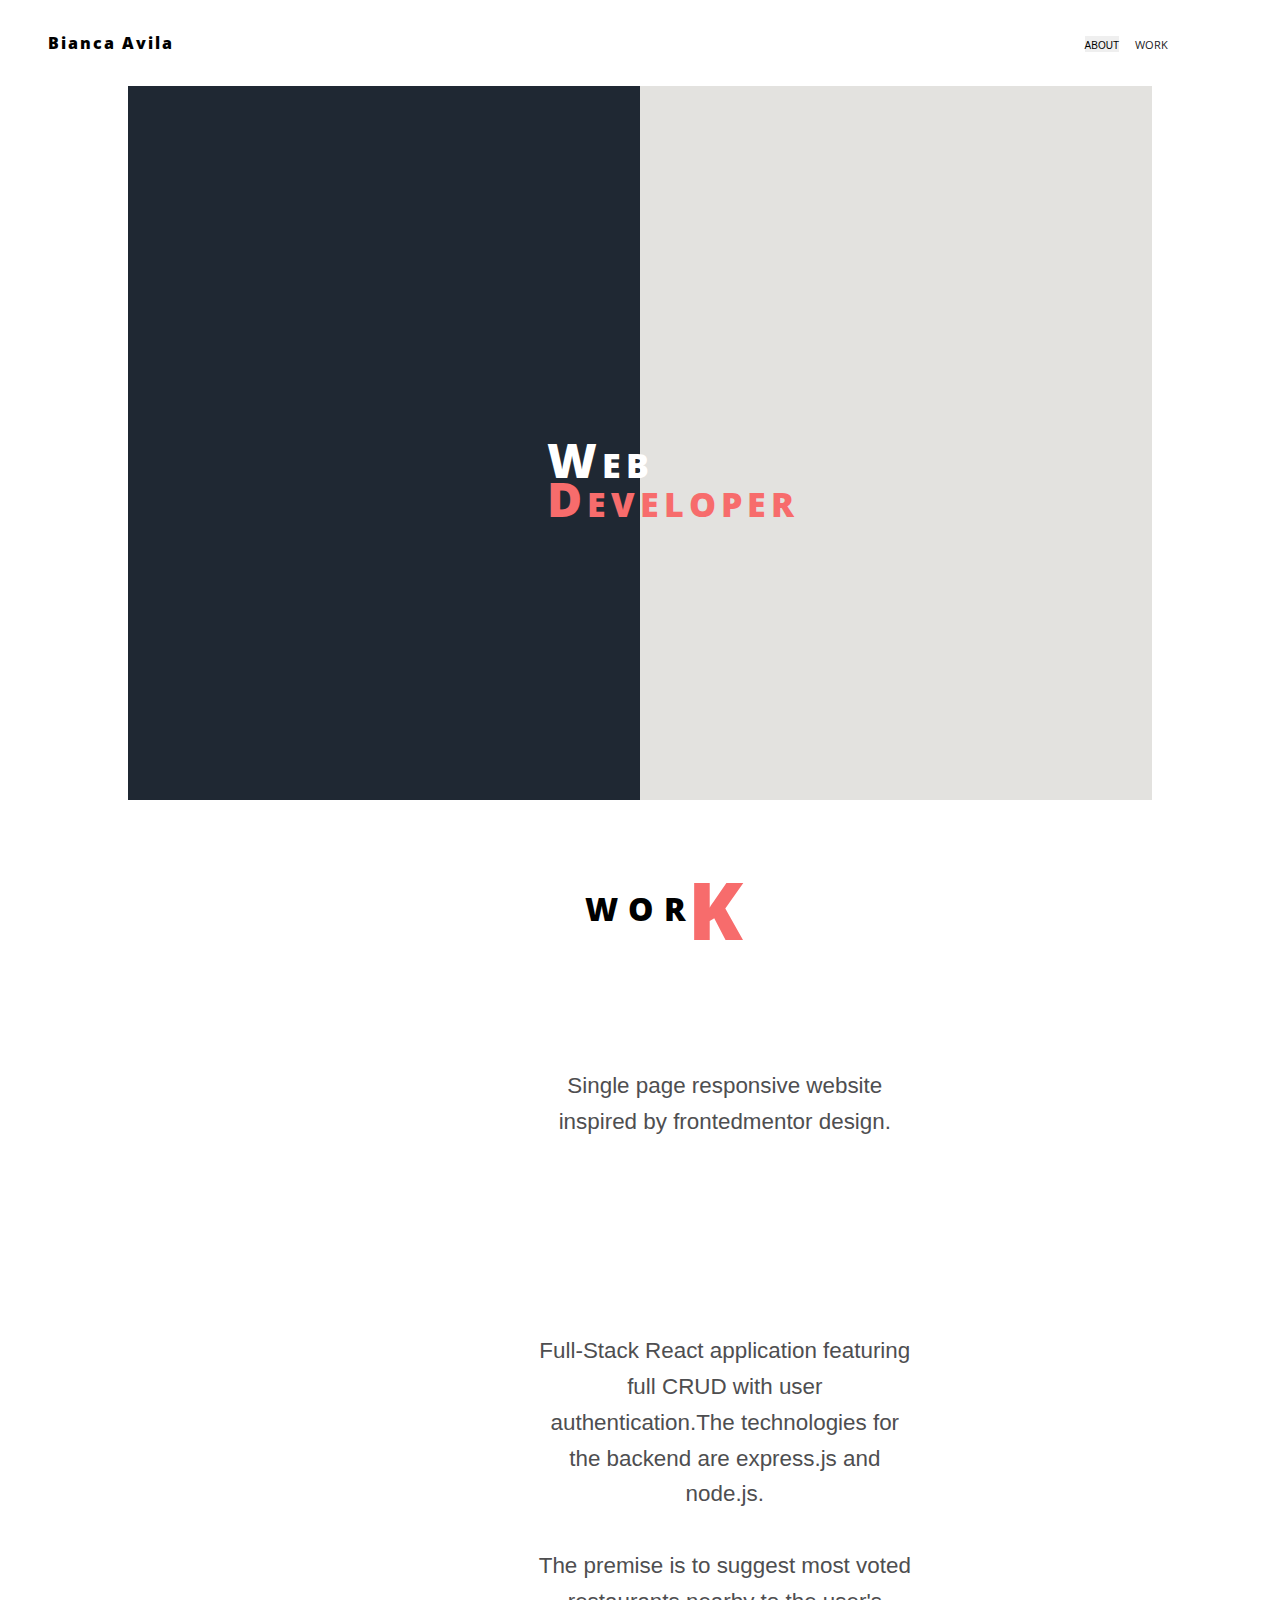
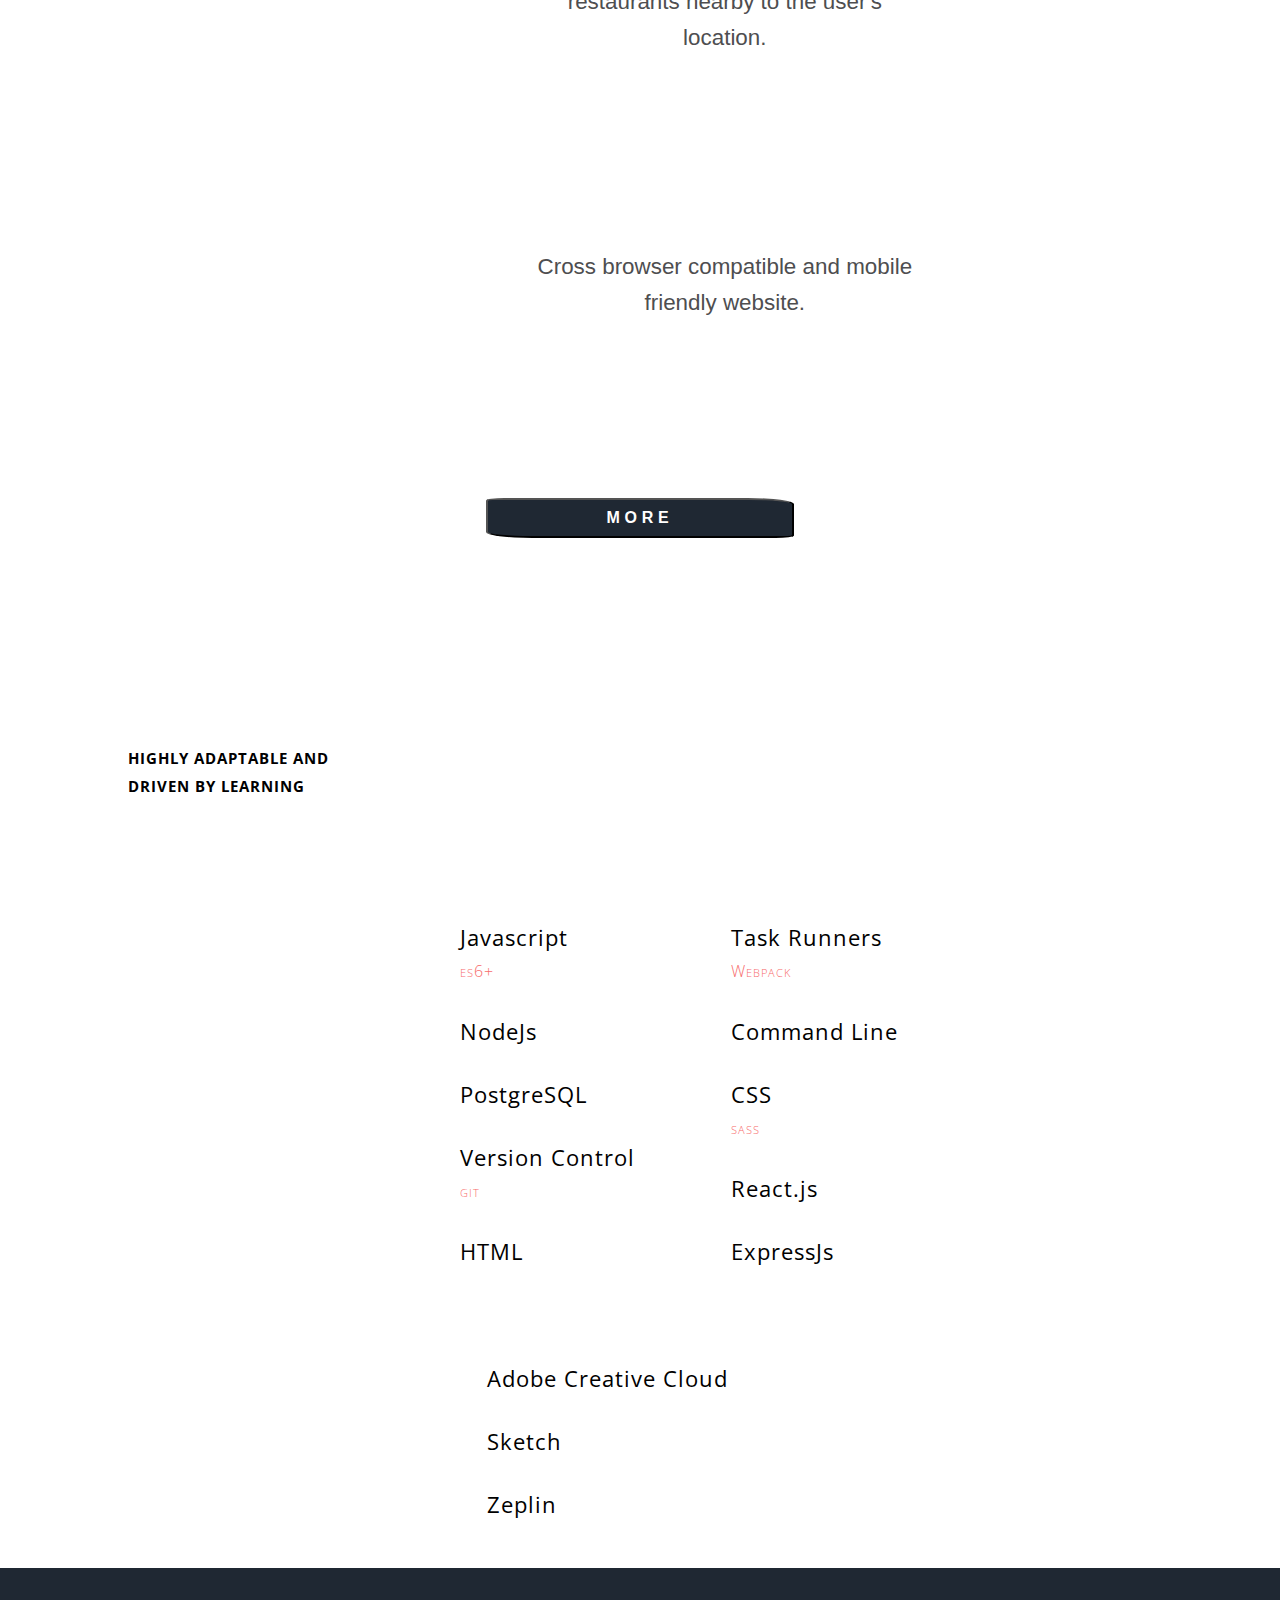
==== commit e9966e21: "resume update" ====
--- a/index.html
+++ b/index.html
@@ -14,7 +14,7 @@
 </head>
 
 <body>
-    <div class="container">
+    <div class="main-container">
         <div id="mainWrap">
             <!-- nav -->
             <nav>
@@ -109,7 +109,7 @@
                         <h1>Let's work together</h1>
                     </a>
                     <section>
-                        <a href="https://github.com/bavilari93?tab=repositories"><i class="fab fa-github"></i></a><a href="https://www.linkedin.com/in/avilabianca/"><i class="fab fa-linkedin-in"></i></a><a href="http://biancavila.com/docs/resume_bianca_avila.pdf"><i class="far fa-file"></i></a><a href="mailto:biancasar93@gmail.com"><i class="far fa-envelope"></i></a>
+                        <a href="https://github.com/bavilari93?tab=repositories"><i class="fab fa-github"></i></a><a href="https://www.linkedin.com/in/avilabianca/"><i class="fab fa-linkedin-in"></i></a><a href="http://biancavila.com/docs/resume_bianca_avila1.pdf"><i class="far fa-file"></i></a><a href="mailto:biancasar93@gmail.com"><i class="far fa-envelope"></i></a>
                     </section>
                 </div>
             </div>
@@ -232,7 +232,7 @@
                 </section>
                 <section>
                     <img src="./images/about/ga.png" alt="">
-                    <p>Immerse in the most gratifying journey of <br><span>Web Development</span></p>
+                    <p>Immersed in the most gratifying journey of <br><span>Web Development</span></p>
                 </section>
             </div>
             <h3>looking forward to meeting you!</h3>
--- a/stylesheets/main.css
+++ b/stylesheets/main.css
@@ -41,7 +41,7 @@
   scroll-behavior: smooth;
   overflowY: hidden; }
 
-.container {
+.main-container {
   display: -webkit-box;
   display: -moz-box;
   display: -webkit-flex;
@@ -137,7 +137,7 @@
   display: flex;
   align-items: center;
   justify-content: flex-end;
-  z-index: 1; }
+  z-index: 99; }
   nav h2 {
     position: absolute;
     left: 3rem;
@@ -190,7 +190,7 @@
   background: #ffffff;
   width: 80vw;
   height: auto;
-  min-height: 1482px;
+  min-height: 2500px;
   display: -webkit-box;
   display: -moz-box;
   display: -webkit-flex;
@@ -431,6 +431,7 @@
       #about .social a:hover {
         color: #F76C6C; }
 
+/*Skills header */
 #skills {
   display: -webkit-box;
   display: -moz-box;
